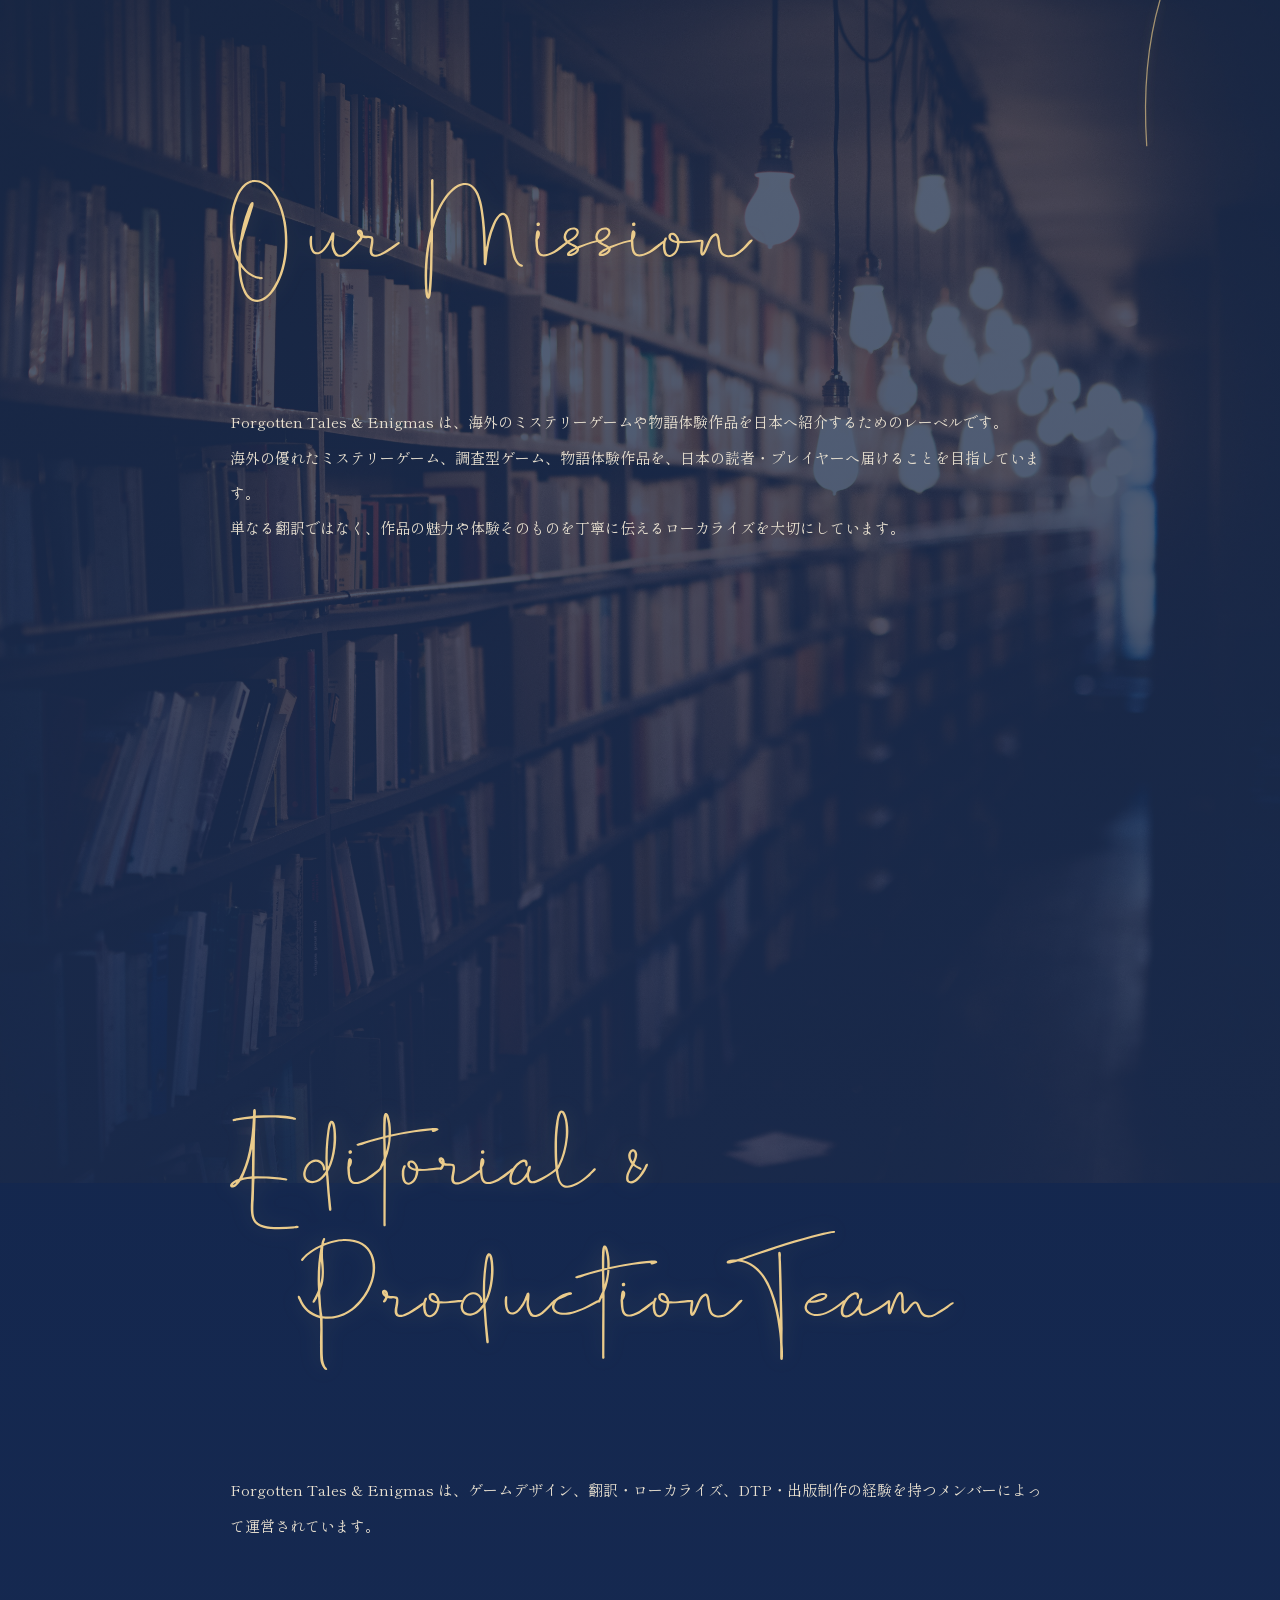
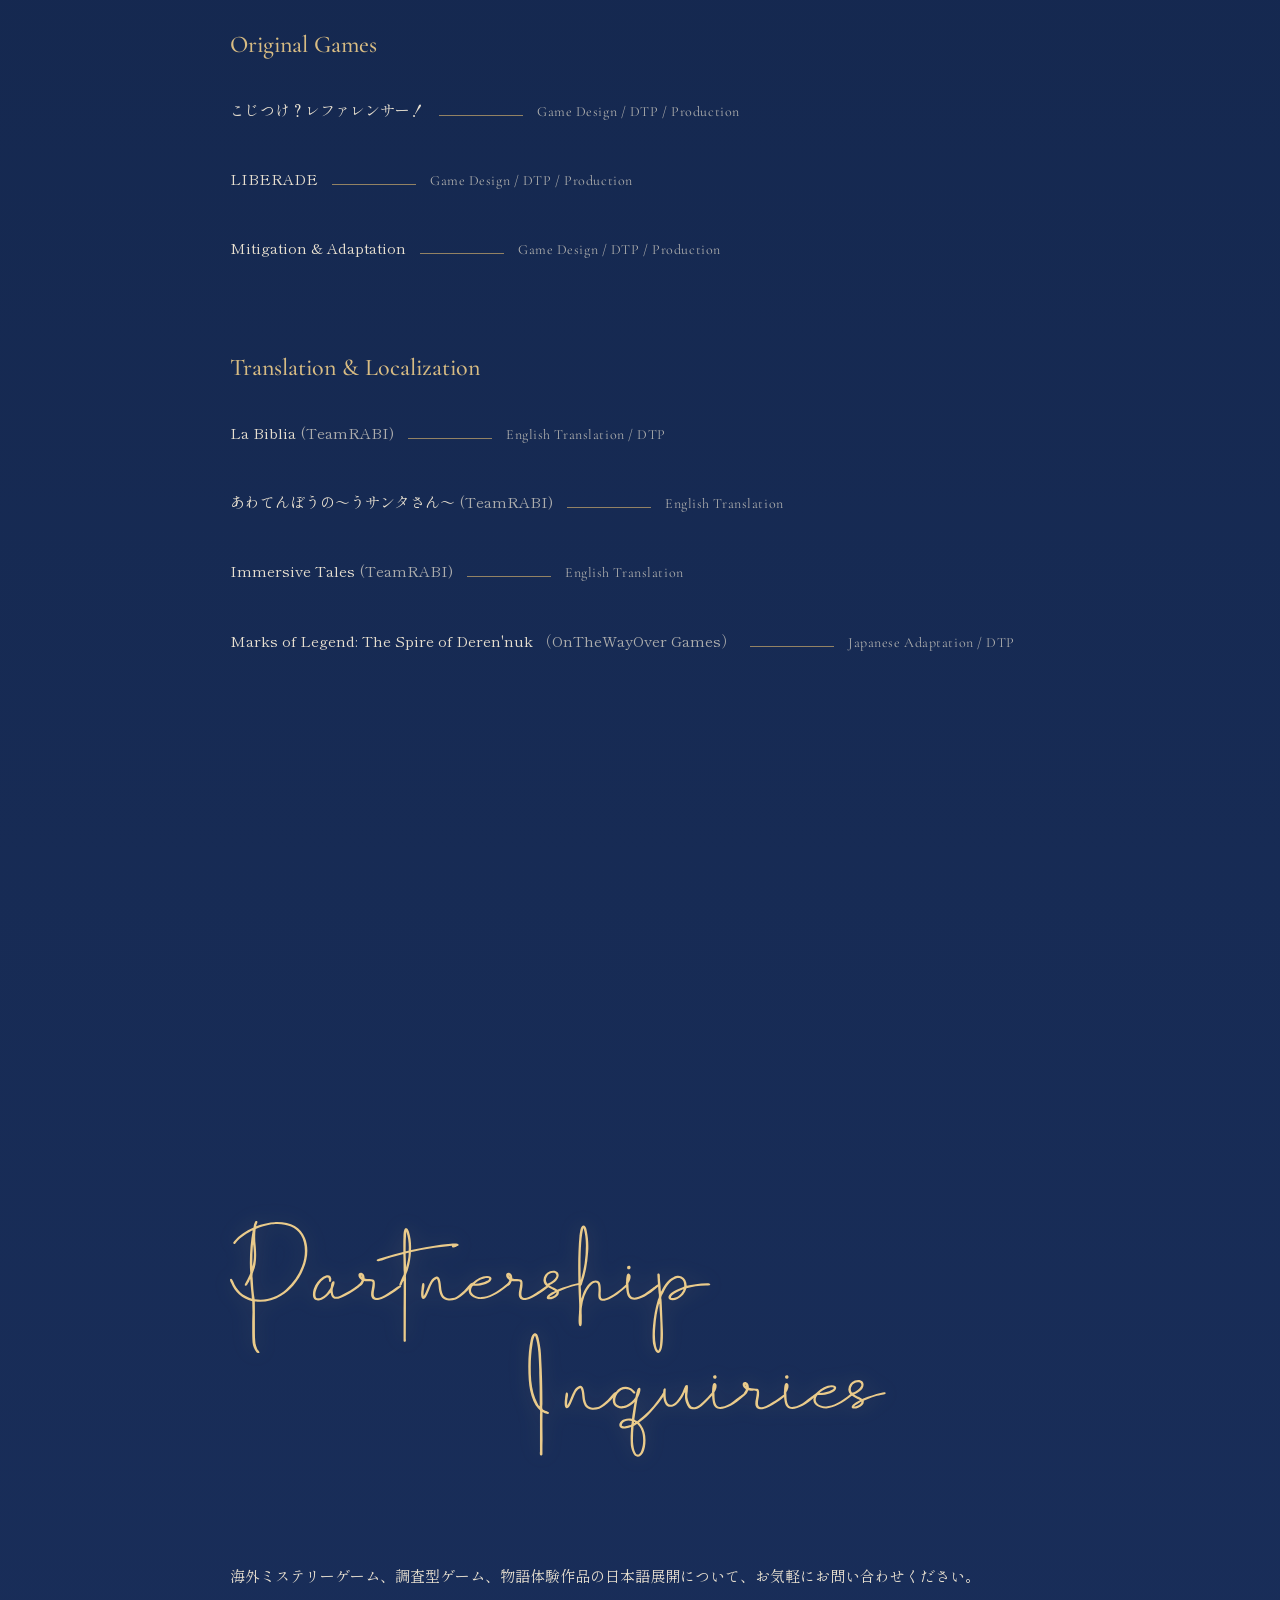
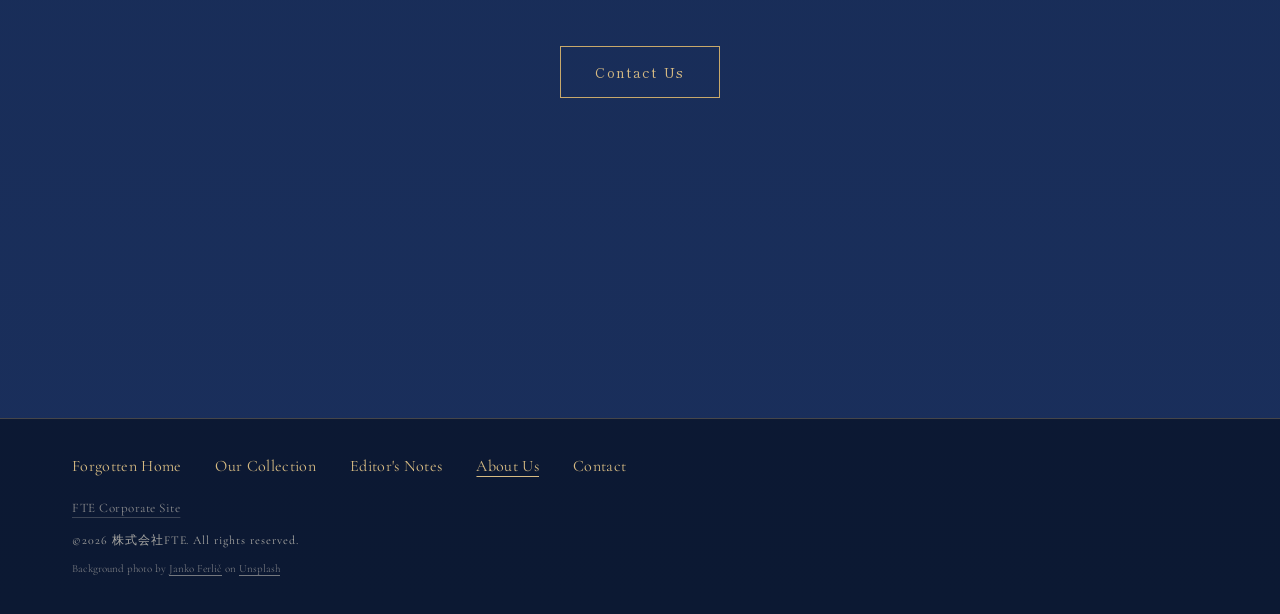
==== forgotten-about.html @ d60d0a1c "微調整" ====
<!DOCTYPE html>
<html lang="ja">
<head>
  <meta charset="UTF-8" />
  <meta name="viewport" content="width=device-width, initial-scale=1.0" />
  <title>About Us | Forgotten Tales &amp; Enigmas | FTE</title>
  <meta name="description" content="Forgotten Tales & Enigmasの理念と、翻訳・ローカライズ・制作体制をご紹介します。" />
  <meta name="referrer" content="strict-origin-when-cross-origin" />
  <meta property="og:title" content="About Us | Forgotten Tales &amp; Enigmas" />
  <meta property="og:description" content="海外のミステリーゲームや物語体験作品を日本へ紹介するForgotten Tales & Enigmasの理念と制作体制。" />
  <meta property="og:type" content="website" />
  <meta property="og:site_name" content="Forgotten Tales &amp; Enigmas" />
  <link rel="icon" href="assets/logopen.svg" type="image/svg+xml" />
  <link rel="preconnect" href="https://fonts.googleapis.com" />
  <link rel="preconnect" href="https://fonts.gstatic.com" crossorigin />
  <link href="https://fonts.googleapis.com/css2?family=Cormorant+Garamond:wght@400;500;600;700&amp;family=Noto+Sans+JP:wght@400;500;700&amp;family=Shippori+Mincho+B1:wght@400;500;600;700&amp;display=swap" rel="stylesheet" />
  <link rel="stylesheet" href="assets/styles.css?v=20260606-threadrevert" />
</head>
<body class="forgotten-site forgotten-about-site">
  <div class="forgotten-about-thread" aria-hidden="true">
    <svg viewBox="0 0 180 3600" preserveAspectRatio="none">
      <path class="forgotten-about-thread-path" d="M92 0 C42 170 142 310 74 500 C22 650 142 805 96 990 C54 1160 26 1305 112 1460 C164 1555 138 1740 66 1880 C18 1975 42 2165 122 2300 C168 2380 132 2555 70 2690 C28 2785 42 2980 118 3115 C160 3190 136 3420 86 3600" />
    </svg>
  </div>
  <main>
    <section class="forgotten-about-section reveal" aria-labelledby="mission-title">
      <div class="forgotten-about-section-inner">
        <header class="forgotten-about-section-heading">
          <h1 id="mission-title" class="visually-hidden">Our Mission</h1>
          <img class="forgotten-about-heading-art forgotten-about-heading-art-mission" src="assets/forgotten_mission.svg?v=20260606" alt="" loading="lazy" />
        </header>
        <div class="forgotten-about-prose">
          <p>Forgotten Tales &amp; Enigmas は、海外のミステリーゲームや物語体験作品を日本へ紹介するためのレーベルです。</p>
          <p>海外の優れたミステリーゲーム、調査型ゲーム、物語体験作品を、日本の読者・プレイヤーへ届けることを目指しています。</p>
          <p>単なる翻訳ではなく、作品の魅力や体験そのものを丁寧に伝えるローカライズを大切にしています。</p>
        </div>
      </div>
    </section>

    <section class="forgotten-about-section forgotten-about-team reveal" aria-labelledby="team-title">
      <div class="forgotten-about-section-inner">
        <header class="forgotten-about-section-heading">
          <h2 id="team-title" class="visually-hidden">Editorial &amp; Production Team</h2>
          <img class="forgotten-about-heading-art forgotten-about-heading-art-team" src="assets/forgotten_team.svg?v=20260606" alt="" loading="lazy" />
        </header>
        <div class="forgotten-about-team-body">
          <p class="forgotten-about-team-intro">Forgotten Tales &amp; Enigmas は、ゲームデザイン、翻訳・ローカライズ、DTP・出版制作の経験を持つメンバーによって運営されています。</p>

          <section class="forgotten-about-work-group" aria-labelledby="original-games-title">
            <h3 id="original-games-title">Original Games</h3>
            <ul class="forgotten-about-work-list">
              <li>
                <p>こじつけ？レファレンサー！</p>
                <small>Game Design / DTP / Production</small>
              </li>
              <li>
                <p>LIBERADE</p>
                <small>Game Design / DTP / Production</small>
              </li>
              <li>
                <p>Mitigation &amp; Adaptation</p>
                <small>Game Design / DTP / Production</small>
              </li>
            </ul>
          </section>

          <section class="forgotten-about-work-group" aria-labelledby="localization-title">
            <h3 id="localization-title">Translation &amp; Localization</h3>
            <ul class="forgotten-about-work-list">
              <li>
                <p>La Biblia <span>(TeamRABI)</span></p>
                <small>English Translation / DTP</small>
              </li>
              <li>
                <p>あわてんぼうの～うサンタさん～ <span>(TeamRABI)</span></p>
                <small>English Translation</small>
              </li>
              <li>
                <p>Immersive Tales <span>(TeamRABI)</span></p>
                <small>English Translation</small>
              </li>
              <li>
                <p>Marks of Legend: The Spire of Deren'nuk <span>（OnTheWayOver Games）</span></p>
                <small>Japanese Adaptation / DTP</small>
              </li>
            </ul>
          </section>
        </div>
      </div>
    </section>

    <section class="forgotten-about-contact reveal" aria-labelledby="partnership-title">
      <h2 id="partnership-title" class="visually-hidden">Partnership Inquiries</h2>
      <img class="forgotten-about-heading-art forgotten-about-heading-art-inquiries" src="assets/forgotten_inquiries.svg?v=20260606" alt="" loading="lazy" />
      <div class="forgotten-about-contact-copy">
        <p>海外ミステリーゲーム、調査型ゲーム、物語体験作品の日本語展開について、お気軽にお問い合わせください。</p>
        <a class="forgotten-button" href="index.html#contact">Contact Us</a>
      </div>
    </section>
  </main>

  <footer class="forgotten-footer">
    <div class="forgotten-footer-links">
      <nav class="forgotten-footer-nav" aria-label="Forgotten Tales & Enigmas footer">
        <a href="forgotten.html">Forgotten Home</a>
        <a href="forgotten.html#products">Our Collection</a>
        <a href="editorial.html">Editor's Notes</a>
        <a href="forgotten-about.html" aria-current="page">About Us</a>
        <a href="index.html#contact">Contact</a>
      </nav>
      <a class="forgotten-corporate-link" href="index.html#top">FTE Corporate Site</a>
      <small>©2026 株式会社FTE. All rights reserved.</small>
      <p class="forgotten-photo-credit">
        Background photo by <a href="https://unsplash.com/ja/@itfeelslikefilm?utm_source=unsplash&amp;utm_medium=referral&amp;utm_content=creditCopyText" target="_blank" rel="noopener noreferrer">Janko Ferlič</a> on <a href="https://unsplash.com/ja/%E5%86%99%E7%9C%9F/%E3%83%A9%E3%82%A4%E3%83%88%E3%81%8C%E7%82%B9%E7%81%AF%E3%81%97%E3%81%9F%E5%9B%B3%E6%9B%B8%E9%A4%A8%E3%81%AE%E5%86%99%E7%9C%9F-sfL_QOnmy00?utm_source=unsplash&amp;utm_medium=referral&amp;utm_content=creditCopyText" target="_blank" rel="noopener noreferrer">Unsplash</a>
      </p>
    </div>
  </footer>

  <script src="assets/script.js?v=20260606-threadrevert"></script>
</body>
</html>
---- assets/styles.css ----
:root {
  --ink: rgb(30, 30, 30);
  --muted: #686868;
  --line: rgb(220, 220, 220);
  --green: #1e4f1c;
  --paper: #ffffff;
  --soft: rgb(247, 247, 247);
  --footer: #a28e7d;
  --sand: #a28e7d;
  --accent: #a47f7c;
  --latin: "Rubik", ui-sans-serif, system-ui, sans-serif;
  --body: "Zen Kaku Gothic New", "Noto Sans JP", "Hiragino Kaku Gothic ProN", "Yu Gothic", Meiryo, sans-serif;
  --side: "Shippori Mincho B1", "Yu Mincho", "Hiragino Mincho ProN", serif;
  --heading: var(--side);
  --jp: var(--body);
}

* {
  box-sizing: border-box;
}

html {
  scroll-behavior: smooth;
}

body {
  margin: 0;
  background: var(--paper);
  color: var(--ink);
  font-family: var(--jp);
  font-size: 16px;
  line-height: 1.8;
  text-rendering: optimizeLegibility;
  -webkit-font-smoothing: antialiased;
}

body.menu-open {
  overflow: hidden;
}

a {
  color: inherit;
  text-decoration: none;
}

img {
  display: block;
  max-width: 100%;
}

button,
input,
textarea {
  font: inherit;
}

::selection {
  background: rgba(30, 79, 28, 0.16);
}

.site-header {
  position: absolute;
  top: 0;
  left: 0;
  z-index: 20;
  width: 100%;
  background: transparent;
}

body.menu-open .site-header {
  z-index: 70;
}

.header-inner {
  display: flex;
  align-items: center;
  justify-content: space-between;
  width: min(1240px, calc(100% - 80px));
  min-height: 79px;
  margin: 0 auto;
  padding: 22px 0 18px;
}

.brand {
  display: inline-flex;
  align-items: center;
  gap: 24px;
  min-width: 0;
  line-height: 1;
}

.brand-mark {
  display: inline-flex;
  flex: 0 0 auto;
  width: 114px;
  height: 144px;
}

.brand-mark img {
  display: block;
  width: 100%;
  height: 100%;
  object-fit: contain;
}

.brand-text {
  display: grid;
  gap: 4px;
  color: #050505;
  font-family: var(--latin);
  line-height: 1.15;
  white-space: nowrap;
}

.brand-name {
  display: inline-flex;
  align-items: baseline;
  font-family: var(--heading);
  font-size: 26px;
  font-weight: 700;
  letter-spacing: 0.08em;
}

.visually-hidden {
  position: absolute;
  width: 1px;
  height: 1px;
  margin: -1px;
  padding: 0;
  overflow: hidden;
  clip: rect(0, 0, 0, 0);
  white-space: nowrap;
  border: 0;
}

.brand-name-en {
  display: inline-block;
  margin-left: 0.22em;
  letter-spacing: 0.04em;
  transform: translateY(0.03em);
}

h1,
h2,
h3,
.brand-name,
.section-label,
.global-nav a,
.mobile-menu a,
.footer-nav a,
.privacy-link,
.works-profile-label,
.company-detail dt,
.profile-list dt,
.profile-notes dt {
  font-family: var(--heading);
}

.global-nav {
  display: flex;
  align-items: center;
  gap: 24px;
}

.global-nav a,
.footer-nav a {
  font-size: 16px;
  font-weight: 500;
  letter-spacing: 0.1em;
  line-height: 1.4;
  transition: opacity 0.25s ease;
}

.global-nav a:hover,
.footer-nav a:hover,
.privacy-link:hover {
  opacity: 0.62;
}

.menu-toggle {
  display: flex;
  position: fixed;
  top: 18px;
  right: 14px;
  z-index: 60;
  flex-direction: column;
  align-items: flex-end;
  justify-content: center;
  gap: 8px;
  width: 42px;
  height: 42px;
  padding: 10px 7px;
  border: 0;
  border-radius: 999px;
  background: rgba(255, 255, 255, 0.82);
  cursor: pointer;
  transition: background-color 0.25s ease, transform 0.25s ease;
}

body.menu-open .menu-toggle {
  background: rgba(255, 255, 255, 0.96);
}

.menu-toggle span {
  position: relative;
  display: block;
  height: 2px;
  margin: 0 auto;
  border-radius: 999px;
  background: #000000;
  backface-visibility: hidden;
  transform-origin: center;
  will-change: transform;
  transition: transform 0.25s ease, opacity 0.2s ease;
}

.menu-toggle span:nth-child(1) {
  width: 24px;
}

.menu-toggle span:nth-child(2) {
  width: 24px;
}

.menu-toggle span:nth-child(3) {
  display: none;
}

.menu-toggle:hover {
  background: rgba(164, 127, 124, 0.12);
  transform: translateY(-1px);
}

body.menu-open .menu-toggle span:nth-child(1) {
  width: 24px;
  transform: translate3d(0, 5px, 0) rotate(45deg);
}

body.menu-open .menu-toggle span:nth-child(2) {
  width: 24px;
  opacity: 1;
  transform: translate3d(0, -5px, 0) rotate(-45deg);
}

.mobile-menu {
  position: fixed;
  inset: 0;
  z-index: 35;
  display: flex;
  flex-direction: column;
  justify-content: center;
  padding: 80px 32px;
  background: rgba(255, 255, 255, 0.96);
  opacity: 0;
  pointer-events: none;
  transform: translateY(-12px);
  transition: opacity 0.28s ease, transform 0.28s ease;
}

.mobile-menu.is-open {
  opacity: 1;
  pointer-events: auto;
  transform: translateY(0);
}

.mobile-menu nav {
  display: grid;
  gap: 24px;
}

.mobile-menu a {
  font-size: 24px;
  font-weight: 700;
  letter-spacing: 0.12em;
}

.side-copy {
  position: fixed;
  z-index: 12;
  margin: 0;
  color: #000000;
  font-family: var(--side);
  font-size: 18px;
  font-weight: 600;
  letter-spacing: 0.15em;
  line-height: 1.9;
  opacity: var(--side-copy-opacity, 0.84);
  transition: opacity 0.55s ease, transform 0.55s ease;
  white-space: nowrap;
  writing-mode: vertical-rl;
}

.side-copy-left {
  display: none;
  top: 130px;
}

.side-copy-right {
  display: none;
  top: 130px;
}

.side-copy-mobile {
  top: 50%;
  right: 17px;
  transform: translateY(-50%);
}

@media (min-width: 961px) {
  .menu-toggle {
    display: none;
  }

  .brand {
    position: relative;
    z-index: 20;
    transform-origin: top left;
    transform: translate(-70px, -24px) scale(1.1);
  }

  .brand-mark {
    width: 128px;
    height: 162px;
  }

  .global-nav {
    align-self: flex-start;
    margin-top: 48px;
    margin-bottom: 0;
  }

  .hero-image {
    width: calc(100% - 18px);
    margin: 0 6px;
  }

  .side-copy-mobile {
    top: 130px;
    right: 6px;
    transform: none;
  }
}

.hero {
  width: 100%;
  height: 100vh;
  min-height: 620px;
  padding: 130px 40px 20px;
}

.hero-image {
  position: relative;
  height: 100%;
  overflow: hidden;
  border-radius: 2px;
  background: #dddddd;
}

.hero-image img {
  width: 100%;
  height: 100%;
  object-fit: cover;
}

.hero-caption {
  position: absolute;
  right: 10px;
  bottom: 8px;
  margin: 0;
  color: rgba(255, 255, 255, 0.58);
  font-family: var(--latin);
  font-size: 10px;
  font-style: italic;
  font-weight: 400;
  letter-spacing: 0.04em;
  line-height: 1.3;
  pointer-events: none;
}

.hero-title {
  position: absolute;
  left: 48px;
  bottom: 35px;
  width: min(100% - 48px, 1000px);
  color: var(--paper);
  text-align: left;
}

.hero-title h1 {
  margin: 0;
  color: var(--paper);
  font-family: var(--latin);
  font-size: 82px;
  font-weight: 700;
  letter-spacing: 0.03em;
  line-height: 1;
}

.hero-title p {
  margin: 16px 0 0;
  color: var(--paper);
  font-family: var(--latin);
  font-size: 28px;
  font-style: italic;
  font-weight: 400;
  letter-spacing: 0.03em;
  line-height: 1.4;
}

.section {
  padding: 130px 80px 170px;
  background: var(--paper);
}

.section-inner {
  display: grid;
  grid-template-columns: 45px minmax(0, 1fr);
  gap: 80px;
  width: min(900px, 100%);
  margin: 0 auto;
}

.section-label {
  position: relative;
  width: 45px;
  margin: 0;
  color: var(--ink);
  font-size: 18px;
  font-weight: 700;
  letter-spacing: 0.05em;
  line-height: 1.4;
  writing-mode: vertical-rl;
}

.section-label::after {
  content: "";
  position: absolute;
  top: -18px;
  right: -10px;
  width: 1px;
  height: 28px;
  background: var(--accent);
  opacity: 0.85;
}

.section-body {
  min-width: 0;
  padding-top: 40px;
}

.section-body h2,
.contact-panel h2 {
  margin: 0 0 40px;
  color: var(--ink);
  font-size: 32px;
  font-weight: 700;
  letter-spacing: 0.1em;
  line-height: 1.6;
}

.heading-dot {
  color: #a28e7d;
  opacity: 0.8;
}

.section-body p {
  margin: 0 0 24px;
  color: var(--ink);
  font-size: 16px;
  font-weight: 400;
  letter-spacing: 0.02em;
  line-height: 1.9;
}

.message-body p:last-of-type {
  margin-bottom: 50px;
}

.message-photo {
  width: 100%;
  border-radius: 2px;
}

.wide-photo {
  width: 100%;
  margin: 0;
  padding-right: 64px;
}

.wide-photo img {
  width: 100%;
  height: 416px;
  object-fit: cover;
  border-radius: 0 8px 8px 0;
}

.work-item {
  width: 100%;
  margin-bottom: 70px;
}

.work-item:last-of-type {
  margin-bottom: 38px;
}

section#works {
  padding-bottom: 84px;
}

.work-number {
  margin: 0;
  color: var(--line);
  font-family: var(--latin);
  font-size: 28px;
  font-weight: 500;
  line-height: 1.4;
}

.work-item h2 {
  margin: 0 0 16px;
  font-size: 28px;
}

.work-item p:not(.work-number) {
  margin-bottom: 26px;
  font-size: 14px;
}

.image-row {
  display: grid;
  grid-template-columns: repeat(3, minmax(0, 1fr));
  gap: 4px;
  width: 100%;
}

.image-row img {
  width: 100%;
  height: 160px;
  object-fit: cover;
  border-radius: 2px;
}

.image-focus-top {
  object-position: center 28%;
}

.image-book-cover {
  object-position: center 48%;
}

.text-link {
  position: relative;
  display: inline-flex;
  align-items: center;
  gap: 10px;
  min-height: 42px;
  padding: 12px 16px 12px 18px;
  border-radius: 128px;
  color: var(--accent);
  transition: opacity 0.25s ease;
}

.text-link span {
  font-family: var(--heading);
  font-size: 14px;
  font-weight: 700;
  letter-spacing: 0.1em;
  line-height: 1;
}

.text-link i {
  position: relative;
  display: block;
  width: 22px;
  height: 1px;
  background: var(--accent);
  transform: translateX(8px);
  transition: transform 0.25s ease;
}

.text-link i::after,
.small-link i::after {
  content: "";
  position: absolute;
  top: -4px;
  right: 0;
  width: 8px;
  height: 8px;
  border-top: 1px solid currentColor;
  border-right: 1px solid currentColor;
  transform: rotate(45deg);
}

.text-link:hover {
  opacity: 0.72;
}

.text-link:hover i {
  transform: translateX(14px);
}

.section-info {
  padding-bottom: 300px;
  background: var(--paper);
}

.empty-news {
  margin: 20px 0;
  font-weight: 900;
  letter-spacing: 0.15em;
}

.small-link {
  display: inline-flex;
  align-items: center;
  gap: 10px;
  margin-top: 30px;
  padding: 10px;
  color: var(--accent);
  font-family: var(--heading);
  font-size: 14px;
  font-weight: 700;
  letter-spacing: 0.1em;
  line-height: 1;
  transition: opacity 0.25s ease;
}

.small-link i {
  position: relative;
  display: block;
  width: 22px;
  height: 1px;
  background: var(--accent);
  transform: translateX(8px);
  transition: transform 0.25s ease;
}

.small-link:hover {
  opacity: 0.72;
}

.small-link:hover i {
  transform: translateX(14px);
}

.wood-photo {
  width: 100%;
  margin: -190px 0 0;
  padding: 0 40px;
}

.wood-photo img {
  width: 100%;
  height: 430px;
  object-fit: cover;
  border-radius: 2px;
}

.company-body {
  max-width: 620px;
}

.company-detail dl {
  display: grid;
  gap: 25px;
  margin: 0;
}

.company-detail dl div {
  display: grid;
  grid-template-columns: 70px minmax(0, 1fr);
  gap: 8px;
  align-items: start;
}

.company-detail dt,
.company-detail dd {
  margin: 0;
  padding-bottom: 6px;
  color: var(--ink);
  letter-spacing: 0.1em;
  line-height: 1.5;
}

.company-detail dt {
  position: relative;
  font-size: 12px;
  font-weight: 700;
}

.company-detail dt::after {
  content: "";
  position: absolute;
  right: 0;
  bottom: 0;
  left: 0;
  height: 1px;
  background: var(--accent);
}

.company-detail dd {
  font-size: 14px;
  font-weight: 400;
}

.section-media {
  padding-top: 92px;
  padding-bottom: 140px;
  background: var(--soft);
}

.media-body {
  max-width: 880px;
}

.media-body p {
  width: min(840px, 100%);
  margin-bottom: 36px;
}

.media-feature {
  width: min(840px, 100%);
  margin: 0;
}

.media-video {
  position: relative;
  display: block;
  width: min(840px, 100%);
  aspect-ratio: 16 / 9;
  padding: 10px;
  border: 1px solid rgba(87, 81, 76, 0.12);
  border-radius: 10px;
  appearance: none;
  background: rgba(247, 247, 247, 0.72);
  cursor: pointer;
  overflow: hidden;
}

.media-video img,
.media-video iframe {
  display: block;
  width: 100%;
  height: 100%;
  object-fit: cover;
  border: 0;
  border-radius: 6px;
}

.media-video::after {
  content: "";
  position: absolute;
  inset: 10px;
  border-radius: 6px;
  background: rgba(0, 0, 0, 0.08);
  transition: background 0.25s ease;
}

.media-video:hover::after {
  background: rgba(0, 0, 0, 0.02);
}

.media-video.is-playing {
  cursor: default;
}

.media-video.is-playing::after {
  content: none;
}

.media-play {
  position: absolute;
  top: 50%;
  left: 50%;
  z-index: 2;
  width: 70px;
  height: 70px;
  border-radius: 50%;
  background: rgba(255, 255, 255, 0.9);
  box-shadow: 0 14px 32px rgba(38, 34, 30, 0.18);
  transform: translate(-50%, -50%);
}

.media-play::before {
  content: "";
  position: absolute;
  top: 50%;
  left: 52%;
  width: 0;
  height: 0;
  border-top: 13px solid transparent;
  border-bottom: 13px solid transparent;
  border-left: 19px solid var(--accent);
  transform: translate(-50%, -50%);
}

.media-source {
  width: min(840px, 100%);
  margin-top: 16px;
  color: rgba(38, 34, 30, 0.72);
  font-size: 12px;
  letter-spacing: 0.08em;
  line-height: 1.8;
  text-align: right;
}

.media-source a {
  color: inherit;
  text-decoration: underline;
  text-underline-offset: 4px;
  transition: opacity 0.25s ease;
}

.media-source a:hover {
  opacity: 0.68;
}

.contact-wrap {
  padding: 40px;
  background: var(--paper);
}

.contact-panel {
  display: flex;
  flex-direction: column;
  align-items: center;
  width: 100%;
  padding: 130px 40px 150px;
  border-radius: 12px;
  background: var(--soft);
}

.contact-panel h2 {
  margin-bottom: 12px;
  text-align: center;
}

.contact-panel > p {
  width: min(460px, 100%);
  margin: 0 0 44px;
  color: var(--ink);
  font-family: var(--heading);
  font-size: 14px;
  letter-spacing: 0.1em;
  line-height: 1.9;
  text-align: center;
}

.contact-form {
  display: grid;
  width: min(600px, 100%);
}

.contact-form label {
  display: grid;
  gap: 10px;
  margin-bottom: 40px;
}

.contact-form label > span {
  display: flex;
  align-items: center;
  gap: 6px;
  color: var(--ink);
  font-size: 16px;
  font-weight: 700;
  letter-spacing: 0.02em;
  line-height: 1.4;
}

.contact-form em {
  display: inline-flex;
  align-items: center;
  justify-content: center;
  min-width: 38px;
  height: 20px;
  padding: 0 6px;
  border-radius: 2px;
  background: var(--green);
  color: var(--paper);
  font-size: 12px;
  font-style: normal;
  font-weight: 400;
  letter-spacing: 0;
}

.contact-form input:not([type="checkbox"]),
.contact-form textarea {
  width: 100%;
  border: 1px solid transparent;
  border-radius: 4px;
  background: var(--paper);
  color: var(--ink);
  font-size: 16px;
  letter-spacing: 0.02em;
  outline: none;
  transition: border-color 0.2s ease, box-shadow 0.2s ease;
}

.contact-form input:not([type="checkbox"]) {
  height: 50px;
  padding: 10px;
}

.contact-form input[type="email"],
.contact-form input[type="tel"] {
  font-family: var(--latin);
  padding: 10px 16px;
}

.contact-form textarea {
  min-height: 302px;
  padding: 10px;
  resize: vertical;
  line-height: 1.8;
}

.contact-form input:focus,
.contact-form textarea:focus {
  border-color: rgba(30, 79, 28, 0.36);
  box-shadow: 0 0 0 3px rgba(30, 79, 28, 0.1);
}

.privacy-check {
  display: flex !important;
  grid-template-columns: none;
  flex-direction: row;
  align-items: center;
  gap: 7px;
  margin-bottom: 40px;
}

.privacy-check input {
  width: 16px;
  height: 16px;
  margin: 0;
  accent-color: var(--green);
}

.privacy-check span {
  display: inline-flex !important;
  flex-wrap: wrap;
  font-size: 14px !important;
  font-weight: 400 !important;
}

.privacy-check a {
  text-decoration: underline;
  text-underline-offset: 3px;
}

.form-note {
  margin: 0 0 16px;
  color: var(--ink);
  font-size: 12px;
  letter-spacing: 0.1em;
  line-height: 1.78;
  text-align: center;
}

.contact-form button {
  width: 220px;
  height: 60px;
  margin: 0 auto;
  border: 0;
  border-radius: 40px;
  background: var(--green);
  color: var(--paper);
  cursor: pointer;
  font-size: 24px;
  font-weight: 700;
  letter-spacing: 0.1em;
  line-height: 1;
  transition: opacity 0.25s ease, transform 0.25s ease;
}

.contact-form button:hover {
  opacity: 0.86;
  transform: translateY(-1px);
}

.contact-form button:disabled {
  cursor: wait;
  opacity: 0.62;
  transform: none;
}

.form-message {
  min-height: 1.6em;
  margin: 18px 0 0;
  color: var(--green);
  font-size: 13px;
  text-align: center;
}

.site-footer {
  position: relative;
  display: flex;
  flex-direction: column;
  align-items: center;
  min-height: 304px;
  padding: 88px 30px 26px;
  background: var(--footer);
  color: var(--paper);
}

.footer-nav {
  display: flex;
  flex-wrap: wrap;
  justify-content: center;
  gap: 34px;
  width: min(558px, 100%);
  margin-bottom: 76px;
}

.footer-nav a {
  color: var(--paper);
  font-size: 14px;
}

.footer-brand {
  display: inline-flex;
  align-items: center;
  gap: 14px;
  margin-bottom: 22px;
}

.footer-brand-mark {
  display: inline-flex;
  align-items: center;
  justify-content: center;
  width: 42px;
  height: 54px;
}

.footer-brand-mark img {
  display: block;
  width: 100%;
  height: 100%;
  object-fit: contain;
}

.footer-brand-text {
  display: grid;
  gap: 2px;
  color: var(--paper);
  line-height: 1.3;
}

.footer-brand-text strong {
  color: var(--paper);
  font-family: var(--body);
  font-size: 20px;
  font-weight: 400;
  letter-spacing: 0.03em;
}

.footer-brand-text .brand-name {
  font-size: 20px;
}

.footer-brand-text .brand-name-ja {
  font-size: 0.78em;
}

.privacy-link {
  color: var(--paper);
  font-size: 11px;
  font-weight: 500;
  letter-spacing: 0.1em;
}

.site-footer small {
  position: absolute;
  right: 22px;
  bottom: 17px;
  color: rgb(150, 150, 150);
  font-size: 10px;
  font-weight: 500;
  letter-spacing: 0.1em;
}

.page-header {
  position: relative;
  background: var(--paper);
}

.privacy-page {
  padding: 84px 30px 130px;
  background: var(--paper);
}

.privacy-hero,
.privacy-content {
  width: min(900px, 100%);
  margin: 0 auto;
}

.privacy-hero {
  display: grid;
  grid-template-columns: 45px minmax(0, 1fr);
  gap: 80px;
  padding: 70px 0 86px;
  border-bottom: 1px solid var(--line);
}

.privacy-hero h1 {
  margin: 0 0 22px;
  color: var(--ink);
  font-size: 36px;
  font-weight: 700;
  letter-spacing: 0.1em;
  line-height: 1.5;
}

.privacy-hero p:not(.section-label),
.privacy-content p {
  margin: 0;
  color: var(--ink);
  font-size: 16px;
  letter-spacing: 0.02em;
  line-height: 1.9;
}

.privacy-content {
  padding: 64px 0 0 125px;
}

.privacy-content h2 {
  margin: 0 0 14px;
  color: var(--ink);
  font-size: 20px;
  font-weight: 700;
  letter-spacing: 0.08em;
  line-height: 1.6;
}

.privacy-content p {
  margin-bottom: 42px;
}

.privacy-content .privacy-updated {
  margin: 20px 0 0;
  color: var(--muted);
  font-size: 14px;
}

.works-page {
  position: relative;
  z-index: 2;
  padding-top: 0;
  background: var(--paper);
}

.works-header {
  position: absolute;
  z-index: 20;
}

.works-hero {
  width: calc(100% - 98px);
  margin: 0 52px 0 46px;
}

.works-hero img {
  width: 100%;
  height: 640px;
  object-fit: cover;
}

.works-hero h1 {
  position: relative;
  display: block;
  width: 45px;
  margin: 64px 0 0 max(0px, calc((100% - 900px) / 2));
  padding: 0;
  color: var(--ink);
  font-size: 18px;
  font-weight: 700;
  letter-spacing: 0.05em;
  line-height: 1.4;
  writing-mode: vertical-rl;
}

.works-hero h1::after {
  content: "";
  position: absolute;
  top: -18px;
  right: -10px;
  width: 1px;
  height: 28px;
  background: var(--accent);
  opacity: 0.85;
}

.works-detail {
  width: min(960px, calc(100% - 96px));
  margin: 0 auto;
  padding: 76px 0 120px;
}

.works-service {
  margin-bottom: 136px;
  text-align: center;
}

.works-service:last-child {
  margin-bottom: 0;
}

.works-service .work-number {
  margin-bottom: 6px;
  font-size: 30px;
}

.works-service h2 {
  margin: 0 0 40px;
  color: var(--ink);
  font-size: 32px;
  font-weight: 700;
  letter-spacing: 0.08em;
  line-height: 1.5;
}

.works-service p {
  width: min(760px, 100%);
  margin: 0 auto 18px;
  color: var(--ink);
  font-size: 15px;
  font-weight: 500;
  letter-spacing: 0.04em;
  line-height: 2.1;
  text-align: left;
}

.works-gallery {
  display: grid;
  grid-template-columns: repeat(3, minmax(0, 1fr));
  gap: 4px;
  margin-top: 54px;
}

.works-service-actions {
  width: 100%;
  justify-content: flex-end;
  margin: 28px auto 0;
}

.works-service-actions .profile-research-note {
  flex: 0 0 auto;
  width: auto;
  max-width: none;
  margin: 0;
  font-size: 13px;
  line-height: 1.6;
}

.works-gallery img {
  width: 100%;
  aspect-ratio: 1.42 / 1;
  object-fit: cover;
}

.works-profile {
  width: min(960px, calc(100% - 96px));
  margin: 0 auto;
  padding: 80px 0 90px;
}

.works-profile-label {
  position: relative;
  width: 48px;
  margin: 0 0 0 8px;
  padding: 0;
  border: 0;
  color: var(--ink);
  font-size: 17px;
  font-weight: 700;
  letter-spacing: 0.08em;
  line-height: 1.3;
  writing-mode: vertical-rl;
}

.works-profile-label::after {
  content: "";
  position: absolute;
  top: -18px;
  right: -10px;
  width: 1px;
  height: 28px;
  background: var(--accent);
  opacity: 0.85;
}

.works-profile-body {
  display: grid;
  grid-template-columns: minmax(0, 1fr) 320px;
  gap: 92px;
  align-items: start;
  margin-top: -58px;
  padding-left: 145px;
}

.works-profile-copy h2 {
  margin: 0 0 28px;
  color: var(--ink);
  font-size: 26px;
  font-weight: 700;
  letter-spacing: 0.08em;
  line-height: 1.6;
}

.works-profile-copy p,
.profile-list dd,
.profile-notes dd {
  color: var(--ink);
  font-size: 14px;
  font-weight: 500;
  letter-spacing: 0.04em;
  line-height: 2;
}

.works-profile-copy p {
  margin: 0 0 44px;
}

.works-profile-photo {
  width: 100%;
  aspect-ratio: 1 / 1;
  object-fit: cover;
  object-position: 72% center;
}

.profile-list,
.profile-notes {
  display: grid;
  gap: 22px;
  margin: 0;
}

.profile-list div,
.profile-notes div {
  display: grid;
  grid-template-columns: 104px minmax(0, 1fr);
  gap: 24px;
  align-items: start;
}

.profile-list dt,
.profile-notes dt {
  position: relative;
  color: var(--ink);
  font-size: 13px;
  font-weight: 700;
  letter-spacing: 0.08em;
  line-height: 2;
}

.profile-list dt::after,
.profile-notes dt::after {
  content: "";
  position: absolute;
  right: 0;
  bottom: 5px;
  left: 0;
  height: 1px;
  background: var(--accent);
}

.profile-list dd,
.profile-notes dd {
  margin: 0;
}

.profile-actions {
  display: flex;
  flex-wrap: nowrap;
  gap: 18px;
  grid-column: 1 / -1;
  align-items: center;
  justify-content: flex-end;
  margin: 28px 0 0;
}

.profile-research-note {
  display: inline-flex;
  align-items: center;
  gap: 10px;
  margin: 0;
  color: var(--ink);
  font-size: 13px;
  font-weight: 500;
  letter-spacing: 0.04em;
  line-height: 1.8;
  text-align: right;
  white-space: nowrap;
}

.profile-research-note i {
  position: relative;
  display: block;
  width: 22px;
  height: 1px;
  background: var(--accent);
}

.profile-research-note i::after {
  content: "";
  position: absolute;
  top: -4px;
  right: 0;
  width: 8px;
  height: 8px;
  border-top: 1px solid var(--accent);
  border-right: 1px solid var(--accent);
  transform: rotate(45deg);
}

.profile-map-link {
  display: inline-flex;
  align-items: center;
  justify-content: center;
  min-height: 42px;
  padding: 0 26px;
  border-radius: 999px;
  background: var(--soft);
  color: var(--ink);
  font-family: var(--latin);
  font-size: 13px;
  font-weight: 500;
  letter-spacing: 0.05em;
  transition: background-color 0.25s ease, color 0.25s ease;
}

.profile-map-link:hover {
  background: var(--green);
  color: var(--line);
}

.profile-notes {
  grid-column: 1 / 2;
  margin-top: -42px;
  padding-top: 0;
}

.profile-notes div {
  min-height: 46px;
}

.reveal {
  opacity: 0;
  transform: translateY(28px);
  transition: opacity 0.7s ease, transform 0.7s ease;
}

.reveal.in-view {
  opacity: 1;
  transform: translateY(0);
}

@media (max-width: 960px) {
  .header-inner {
    width: calc(100% - 56px);
    min-height: 70px;
    padding: 18px 0;
  }

  .brand {
    position: absolute;
    top: 18px;
    left: 28px;
    transform: none;
    z-index: 25;
    gap: 16px;
    max-width: calc(100% - 70px);
  }

  .brand-mark {
    width: clamp(76px, 20vw, 84px);
    height: clamp(95px, 25vw, 105px);
  }

  .brand-text {
    white-space: normal;
  }

  .brand-name {
    font-size: 22px;
  }

  .global-nav {
    display: none;
  }

  .menu-toggle {
    display: flex;
  }

  .side-copy {
    top: 76px;
    right: 24px;
    left: auto;
    width: 22px;
    font-size: 12px;
    letter-spacing: 0.08em;
    line-height: 1.7;
    text-align: start;
    writing-mode: vertical-rl;
  }

  .side-copy-left,
  .side-copy-right {
    display: none;
  }

  .side-copy-mobile {
    transform: none;
  }

  .hero {
    min-height: 600px;
    padding: 96px 54px 16px 14px;
  }

  .hero-caption {
    display: none;
  }

  .hero-title {
    left: 24px;
    bottom: 32px;
    width: calc(100% - 48px);
    text-align: left;
  }

  .hero-title h1 {
    font-size: 64px;
  }

  .hero-title p {
    font-size: 22px;
  }

  .section {
    padding: 92px 30px 110px;
  }

  section#works {
    padding-bottom: 56px;
  }

  .section-inner {
    display: block;
  }

  .privacy-hero {
    display: block;
    padding: 42px 0 60px;
  }

  .privacy-content {
    padding-left: 0;
  }

  .section-label {
    width: auto;
    margin-bottom: 28px;
    writing-mode: initial;
  }

  .section-label::after {
    top: auto;
    right: auto;
    bottom: -8px;
    left: 0;
    width: 34px;
    height: 1px;
  }

  .section-body {
    padding-top: 0;
  }

  .section-body h2,
  .contact-panel h2 {
    font-size: 28px;
  }

  .wide-photo {
    padding-right: 58px;
  }

  .wide-photo img {
    height: 320px;
  }

  .section-info {
    padding-bottom: 210px;
  }

  .section-media {
    padding-top: 72px;
    padding-bottom: 104px;
  }

  .media-body p {
    margin-bottom: 32px;
  }

  .media-video {
    padding: 8px;
  }

  .media-video::after {
    inset: 8px;
  }

  .wood-photo {
    margin-top: -140px;
    padding: 0 58px 0 24px;
  }

  .wood-photo img {
    height: 320px;
  }

  .contact-wrap {
    padding: 24px;
  }

  .contact-panel {
    padding: 90px 28px 100px;
  }

  .works-page {
    padding-top: 112px;
  }

  .works-hero {
    width: calc(100% - 42px);
    margin-left: 0;
  }

  .works-hero img {
    width: 100%;
    height: 360px;
  }

  .works-hero h1 {
    position: relative;
    top: auto;
    left: auto;
    width: auto;
    margin: 24px 0 0 24px;
    padding-top: 20px;
    color: var(--ink);
    font-size: 15px;
    writing-mode: initial;
  }

  .works-hero h1::after {
    top: auto;
    right: auto;
    bottom: -8px;
    left: 0;
    width: 34px;
    height: 1px;
  }

  .works-detail {
    width: calc(100% - 48px);
    padding: 96px 0 88px;
  }

  .works-service {
    margin-bottom: 86px;
    text-align: left;
  }

  .works-service .work-number {
    font-size: 26px;
  }

  .works-service h2 {
    margin-bottom: 24px;
    font-size: 24px;
  }

  .works-service p {
    font-size: 14px;
    line-height: 2;
  }

  .works-gallery {
    grid-template-columns: repeat(2, minmax(0, 1fr));
    margin-top: 36px;
  }

  .works-profile {
    width: calc(100% - 48px);
    padding: 42px 0 56px;
  }

  .works-profile-label {
    width: auto;
    margin: 0 0 34px;
    padding: 0 0 8px;
    border: 0;
    font-size: 14px;
    writing-mode: initial;
  }

  .works-profile-label::after {
    top: auto;
    right: auto;
    bottom: -8px;
    left: 0;
    width: 34px;
    height: 1px;
  }

  .works-profile-body {
    display: flex;
    flex-direction: column;
    gap: 34px;
    margin-top: 0;
    padding-left: 0;
  }

  .works-profile-photo {
    order: 1;
    width: min(360px, 100%);
  }

  .works-profile-copy {
    order: 2;
  }

  .profile-actions {
    order: 4;
  }

  .profile-notes {
    order: 3;
    margin-top: 0;
  }

  .works-profile-copy h2 {
    font-size: 22px;
  }

  .profile-list div,
  .profile-notes div {
    grid-template-columns: 86px minmax(0, 1fr);
    gap: 18px;
  }
}

@media (max-width: 540px) {
  body {
    font-size: 15px;
  }

  .brand {
    gap: 12px;
  }

  .brand-text {
    line-height: 1.25;
  }

  .brand-name {
    font-size: 18px;
  }

  .hero {
    min-height: 560px;
  }

  .hero-title h1 {
    font-size: 54px;
  }

  .hero-title p {
    font-size: 18px;
  }

  .section {
    padding: 78px 24px 92px;
  }

  section#works {
    padding-bottom: 46px;
  }

  .section-body h2,
  .contact-panel h2 {
    margin-bottom: 26px;
    font-size: 24px;
  }

  .section-body p {
    font-size: 14px;
  }

  .section-media {
    padding-top: 60px;
    padding-bottom: 88px;
  }

  .media-body p {
    margin-bottom: 26px;
  }

  .media-video {
    padding: 6px;
    border-radius: 8px;
  }

  .media-video::after {
    inset: 6px;
    border-radius: 5px;
  }

  .media-video iframe {
    border-radius: 5px;
  }

  .media-play {
    width: 56px;
    height: 56px;
  }

  .media-play::before {
    border-top-width: 10px;
    border-bottom-width: 10px;
    border-left-width: 15px;
  }

  .image-row {
    grid-template-columns: 1fr;
  }

  .image-row img {
    height: 180px;
  }

  .wide-photo img,
  .wood-photo img {
    height: 250px;
  }

  .company-detail dl div {
    grid-template-columns: 86px minmax(0, 1fr);
    gap: 18px;
  }

  .contact-wrap {
    padding: 16px;
  }

  .contact-panel {
    padding: 72px 18px 86px;
  }

  .contact-form button {
    width: 190px;
  }

  .footer-nav {
    display: grid;
    gap: 14px;
    margin-bottom: 48px;
    text-align: center;
  }

  .site-footer small {
    position: static;
    margin-top: 24px;
  }

  .works-page {
    padding-top: 94px;
  }

  .works-hero {
    width: calc(100% - 40px);
  }

  .works-hero img {
    height: 260px;
  }

  .works-detail {
    width: calc(100% - 42px);
    padding-top: 84px;
  }

  .works-gallery {
    gap: 3px;
  }

  .works-service h2 {
    font-size: 21px;
  }

  .works-profile {
    width: calc(100% - 42px);
  }

  .profile-actions {
    width: 100%;
    gap: 10px;
    flex-wrap: wrap;
    justify-content: flex-end;
    margin: 10px 0 0;
  }

  .profile-map-link {
    padding: 0 20px;
  }
}

.forgotten-site {
  --forgotten-blue: #1A2F5C;
  --forgotten-gold: #C8A96B;
  --forgotten-gold-light: #D8BC83;
  --forgotten-text: #E8E0D0;
  --forgotten-muted: rgba(232, 224, 208, 0.72);
  --forgotten-line: rgba(216, 188, 131, 0.28);
  --forgotten-serif: "Anthanista", "Cormorant Garamond", "Shippori Mincho B1", "Yu Mincho", serif;
  min-height: 100%;
  background:
    linear-gradient(rgba(26, 47, 92, 0.58), rgba(26, 47, 92, 0.9)),
    url("janko-ferlic-sfL_QOnmy00-unsplash.jpg") center top / cover fixed no-repeat,
    var(--forgotten-blue);
  color: var(--forgotten-text);
  font-family: "Shippori Mincho B1", "Yu Mincho", serif;
}

.forgotten-site ::selection {
  background: rgba(216, 188, 131, 0.22);
}

.forgotten-hero {
  position: relative;
  z-index: 10;
  display: grid;
  place-items: center;
  min-height: 100vh;
  padding: 132px 24px 112px;
  overflow: visible;
}

.forgotten-hero::after {
  content: "";
  position: absolute;
  inset: 0;
  z-index: 2;
  background: radial-gradient(ellipse at center, rgba(216, 188, 131, 0.1), transparent 48%);
  pointer-events: none;
}

.forgotten-hero-logo {
  position: relative;
  z-index: 4;
  width: min(1180px, calc(100vw - 112px));
  filter:
    brightness(1.22)
    saturate(1.08)
    drop-shadow(0 0 10px rgba(216, 188, 131, 0.22))
    drop-shadow(0 26px 60px rgba(3, 9, 24, 0.34));
}

.forgotten-hero-logo img {
  width: 100%;
  height: auto;
}

.forgotten-mobile-logo {
  display: none;
}

.forgotten-thread {
  position: absolute;
  top: calc(58vh + 25px);
  left: var(--forgotten-thread-left, calc(100vw - clamp(16px, 7.5vw, 112px) - 200px));
  right: auto;
  z-index: 11;
  width: 260px;
  height: calc(100% - 24vh);
  opacity: 0.92;
  filter: drop-shadow(0 0 3px rgba(200, 169, 107, 0.22));
  pointer-events: none;
}

.forgotten-thread svg {
  width: 100%;
  height: 100%;
  overflow: visible;
}

.forgotten-thread-path {
  fill: none;
  stroke: var(--forgotten-gold);
  stroke-linecap: round;
  stroke-width: 1.4;
  opacity: 0.78;
  filter: drop-shadow(0 0 7px rgba(216, 188, 131, 0.2));
}

.forgotten-thread-path + .forgotten-thread-path {
  stroke-width: 0.55;
  opacity: 0.26;
}

.forgotten-intro {
  position: relative;
  z-index: 10;
  padding: clamp(98px, 12vw, 168px) clamp(24px, 7vw, 96px) clamp(132px, 14vw, 210px);
}

.forgotten-intro-inner {
  width: min(820px, 100%);
  margin: 0 auto;
}

.forgotten-intro-copy {
  display: grid;
  gap: 10px;
  margin: 0 0 clamp(260px, 28vw, 420px);
  color: var(--forgotten-gold-light);
  font-family: "Cormorant Garamond", "Shippori Mincho B1", serif;
  font-size: clamp(17px, 1.6vw, 22px);
  font-weight: 500;
  letter-spacing: 0;
  line-height: 1.45;
}

.forgotten-intro-copy q,
.forgotten-intro-copy cite {
  display: block;
}

.forgotten-intro-copy q {
  quotes: none;
}

.forgotten-intro-copy cite {
  font-size: 0.92em;
  font-style: italic;
  opacity: 0.78;
}

.forgotten-intro.reveal {
  opacity: 1;
  transform: none;
}

.forgotten-intro-copy q,
.forgotten-intro-copy cite,
.forgotten-intro-text {
  opacity: 0;
  transform: translateY(18px);
  transition: opacity 0.8s ease, transform 0.8s ease;
  transition-delay: var(--forgotten-intro-delay, 0s);
}

.forgotten-intro-copy q {
  --forgotten-intro-delay: 0.05s;
}

.forgotten-intro-copy cite {
  --forgotten-intro-delay: 0.28s;
}

.forgotten-intro-text {
  --forgotten-intro-delay: 0.62s;
}

.forgotten-intro.in-view .forgotten-intro-copy q,
.forgotten-intro.in-view .forgotten-intro-copy cite,
.forgotten-intro.in-view .forgotten-intro-text {
  opacity: 1;
  transform: translateY(0);
}

.forgotten-intro-frame {
  position: relative;
  width: min(760px, 100%);
  padding: clamp(68px, 7vw, 92px) clamp(58px, 7vw, 96px);
}

.forgotten-intro-frame svg {
  position: absolute;
  inset: 0;
  z-index: -1;
  width: 100%;
  height: 100%;
  overflow: visible;
  pointer-events: none;
}

.forgotten-intro-frame-path {
  fill: none;
  stroke: var(--forgotten-gold-light);
  stroke-width: 1.25;
  stroke-linecap: round;
  stroke-linejoin: round;
  opacity: 0.82;
  filter:
    drop-shadow(0 0 4px rgba(216, 188, 131, 0.28))
    drop-shadow(0 0 10px rgba(200, 169, 107, 0.16));
}

.forgotten-intro-frame-path-secondary {
  stroke: var(--forgotten-gold-light);
  stroke-width: 1.25;
  opacity: 0.82;
  filter:
    drop-shadow(0 0 4px rgba(216, 188, 131, 0.28))
    drop-shadow(0 0 10px rgba(200, 169, 107, 0.16));
}

.forgotten-intro-frame-path-mobile {
  display: none;
}

.forgotten-intro-text {
  width: min(700px, 100%);
  margin: 0;
  color: var(--forgotten-text);
  font-size: clamp(15px, 1.55vw, 17px);
  font-weight: 400;
  letter-spacing: 0.04em;
  line-height: 2.18;
}

.forgotten-products {
  position: relative;
  z-index: 12;
  margin-top: 0;
  padding: 0 clamp(24px, 7vw, 96px) clamp(110px, 13vw, 170px);
}

.forgotten-products::before {
  content: none;
}

.forgotten-products::after {
  content: none;
}

.forgotten-products-inner {
  position: relative;
  width: min(1120px, 100%);
  margin: 0 auto;
}

.forgotten-collection-head {
  position: relative;
  display: grid;
  justify-items: center;
  min-height: 0;
  padding: clamp(220px, 30vw, 408px) 0 clamp(102px, 15vw, 216px);
  text-align: center;
  overflow: visible;
}

.forgotten-collection-title {
  display: block;
  width: min(764px, 90vw);
  height: auto;
  filter:
    brightness(1.08)
    saturate(1.04)
    drop-shadow(0 0 10px rgba(216, 188, 131, 0.2))
    drop-shadow(0 16px 38px rgba(3, 9, 24, 0.26));
}

.forgotten-product-meta {
  margin: 0;
  color: var(--forgotten-gold-light);
  font-family: "Cormorant Garamond", serif;
  font-size: 14px;
  font-weight: 600;
  letter-spacing: 0.14em;
  line-height: 1.2;
  text-transform: uppercase;
}

.forgotten-product-list {
  position: relative;
  display: grid;
  grid-template-columns: repeat(3, minmax(0, 1fr));
  gap: clamp(18px, 3vw, 30px);
  padding-top: clamp(34px, 5vw, 70px);
}

.forgotten-product-list::before {
  content: none;
}

.forgotten-product-list::after {
  content: none;
}

.forgotten-coming-soon {
  display: block;
  width: min(360px, 66vw);
  height: auto;
  margin: clamp(24px, 4vw, 54px) auto 0;
  filter:
    brightness(1.08)
    saturate(1.04)
    drop-shadow(0 14px 32px rgba(3, 9, 24, 0.26));
}

.forgotten-product-card {
  position: relative;
  display: grid;
  grid-template-rows: auto 1fr;
  min-height: 540px;
  padding: 0;
  border: 1px solid rgba(216, 188, 131, 0.34);
  background:
    linear-gradient(180deg, rgba(20, 43, 82, 0.76), rgba(8, 20, 42, 0.72));
  backdrop-filter: blur(10px);
  box-shadow: 0 18px 48px rgba(4, 11, 26, 0.18);
  transition: transform 0.24s ease, border-color 0.24s ease, box-shadow 0.24s ease;
}

.forgotten-product-card:hover {
  border-color: rgba(216, 188, 131, 0.72);
  box-shadow: 0 22px 58px rgba(4, 11, 26, 0.28);
  transform: translateY(-4px);
}

.forgotten-product-card::before,
.forgotten-product-card::after,
.forgotten-product-card figure::before,
.forgotten-product-card figure::after,
.forgotten-product-card > div::before,
.forgotten-product-card > div::after {
  content: "";
  position: absolute;
  pointer-events: none;
}

.forgotten-product-card::before {
  inset: 10px;
  border: 1px solid rgba(216, 188, 131, 0.26);
}

.forgotten-product-card::after {
  top: -1px;
  left: -1px;
  width: 52%;
  height: 1px;
  background: var(--forgotten-gold);
}

.forgotten-product-card figure {
  position: relative;
  margin: 0;
  aspect-ratio: 4 / 3;
  overflow: hidden;
}

.forgotten-product-card figure::before {
  top: 10px;
  left: 10px;
  width: 34px;
  height: 34px;
  border-top: 1px solid var(--forgotten-gold);
  border-left: 1px solid var(--forgotten-gold);
}

.forgotten-product-card figure::after {
  top: 10px;
  right: 10px;
  width: 34px;
  height: 34px;
  border-top: 1px solid var(--forgotten-gold);
  border-right: 1px solid var(--forgotten-gold);
}

.forgotten-product-card img {
  width: 100%;
  height: 100%;
  object-fit: cover;
  filter: saturate(0.8) contrast(0.96);
}

.forgotten-product-card > div {
  position: relative;
  display: flex;
  flex-direction: column;
  align-items: flex-start;
  padding: clamp(28px, 4vw, 42px);
}

.forgotten-product-card > div::before {
  bottom: 10px;
  left: 10px;
  width: 34px;
  height: 34px;
  border-bottom: 1px solid rgba(216, 188, 131, 0.86);
  border-left: 1px solid rgba(216, 188, 131, 0.86);
}

.forgotten-product-card > div::after {
  right: 10px;
  bottom: 10px;
  width: 34px;
  height: 34px;
  border-right: 1px solid rgba(216, 188, 131, 0.86);
  border-bottom: 1px solid rgba(216, 188, 131, 0.86);
}

.forgotten-product-card h3 {
  margin: 34px 0 18px;
  color: var(--forgotten-text);
  font-family: "Cormorant Garamond", serif;
  font-size: clamp(26px, 3vw, 36px);
  font-weight: 500;
  letter-spacing: 0;
  line-height: 1.08;
}

.forgotten-product-card p:not(.forgotten-product-meta) {
  margin: 0 0 38px;
  color: var(--forgotten-muted);
  font-size: 14px;
  letter-spacing: 0.03em;
  line-height: 1.9;
  flex: 1;
}

.forgotten-product-status {
  display: inline-flex;
  width: fit-content;
  margin-bottom: 26px;
  color: rgba(216, 188, 131, 0.72);
  font-family: "Cormorant Garamond", serif;
  font-size: 14px;
  letter-spacing: 0.08em;
  line-height: 1;
  text-transform: uppercase;
}

.forgotten-product-link {
  display: inline-flex;
  width: fit-content;
  color: var(--forgotten-gold-light);
  font-family: "Cormorant Garamond", serif;
  font-size: 16px;
  letter-spacing: 0.04em;
  line-height: 1;
  text-decoration: underline;
  text-decoration-color: transparent;
  text-decoration-thickness: 1px;
  text-underline-offset: 5px;
  transition: opacity 0.2s ease, text-decoration-color 0.2s ease;
}

.forgotten-product-link:hover {
  opacity: 0.72;
  text-decoration-color: currentColor;
}

.forgotten-editor-link {
  display: flex;
  flex-direction: column;
  align-items: center;
  width: 100%;
  margin-top: clamp(220px, 30vw, 408px);
  color: rgba(216, 188, 131, 0.76);
  font-family: "Cormorant Garamond", serif;
  font-size: 15px;
  letter-spacing: 0.08em;
  line-height: 1;
  transition: opacity 0.2s ease;
}

.forgotten-editor-link img {
  display: block;
  width: min(735px, 90vw);
  height: auto;
  filter:
    brightness(1.08)
    saturate(1.04)
    drop-shadow(0 0 10px rgba(216, 188, 131, 0.2))
    drop-shadow(0 14px 32px rgba(3, 9, 24, 0.24));
}

.forgotten-about-link {
  display: flex;
  flex-direction: column;
  align-items: center;
  width: 100%;
  margin-top: clamp(150px, 20vw, 270px);
}

.forgotten-about-link img {
  display: block;
  width: min(579px, 90vw);
  height: auto;
  filter:
    brightness(1.08)
    saturate(1.04)
    drop-shadow(0 0 10px rgba(216, 188, 131, 0.2))
    drop-shadow(0 14px 32px rgba(3, 9, 24, 0.24));
  transition: opacity 0.25s ease;
}

.forgotten-heading-action {
  align-self: flex-end;
  margin-top: 24px;
  margin-right: max(0px, calc((100% - min(735px, 90vw)) / 2));
  color: var(--forgotten-gold-light);
  font-family: "Cormorant Garamond", serif;
  font-size: 15px;
  letter-spacing: 0.04em;
  line-height: 1.3;
  text-decoration: underline;
  text-decoration-color: transparent;
  text-underline-offset: 5px;
  transition: opacity 0.2s ease, text-decoration-color 0.2s ease;
}

.forgotten-about-link .forgotten-heading-action {
  margin-right: max(0px, calc((100% - min(579px, 90vw)) / 2));
}

.forgotten-heading-action:hover {
  opacity: 0.72;
  text-decoration-color: currentColor;
}

@media (min-width: 761px) {
  .forgotten-collection-title {
    width: min(655px, 78vw);
  }

  .forgotten-editor-link img {
    width: min(630px, 78vw);
  }

  .forgotten-about-link img {
    width: min(496px, 78vw);
  }

  .forgotten-heading-action {
    margin-right: max(0px, calc((100% - min(630px, 78vw)) / 2));
  }

  .forgotten-about-link .forgotten-heading-action {
    margin-right: max(0px, calc((100% - min(496px, 78vw)) / 2));
  }
}

.forgotten-section {
  position: relative;
  z-index: 1;
  padding: clamp(100px, 13vw, 170px) clamp(24px, 7vw, 96px);
  background: var(--forgotten-blue);
}

.forgotten-section::before {
  content: "";
  position: absolute;
  inset: 0;
  background-image: linear-gradient(rgba(216, 188, 131, 0.04) 1px, transparent 1px);
  background-size: 100% 120px;
  opacity: 0.5;
  pointer-events: none;
}

.forgotten-section-inner {
  position: relative;
  z-index: 1;
  display: grid;
  grid-template-columns: 170px minmax(0, 1fr);
  gap: clamp(42px, 8vw, 110px);
  width: min(1120px, 100%);
  margin: 0 auto;
}

.forgotten-section-label {
  position: relative;
  margin: 0;
  color: var(--forgotten-gold-light);
  font-family: "Cormorant Garamond", serif;
  font-size: 15px;
  font-weight: 600;
  letter-spacing: 0.12em;
  line-height: 1.4;
  text-transform: uppercase;
}

.forgotten-section-label::after {
  content: "";
  display: block;
  width: 48px;
  height: 1px;
  margin-top: 18px;
  background: var(--forgotten-gold);
}

.forgotten-copy {
  width: min(760px, 100%);
}

.forgotten-copy h2,
.forgotten-contact h2 {
  margin: 0 0 30px;
  color: var(--forgotten-text);
  font-family: var(--forgotten-serif);
  font-size: clamp(30px, 4.2vw, 54px);
  font-weight: 500;
  letter-spacing: 0;
  line-height: 1.18;
}

.forgotten-copy p,
.forgotten-contact p,
.forgotten-grid p,
.forgotten-approach-list p {
  margin: 0 0 22px;
  color: var(--forgotten-muted);
  font-size: 15px;
  font-weight: 400;
  letter-spacing: 0.03em;
  line-height: 2.05;
}

.forgotten-band {
  background: #14284f;
}

.forgotten-grid,
.forgotten-project-grid {
  display: grid;
  grid-template-columns: repeat(4, minmax(0, 1fr));
  gap: 1px;
  border: 1px solid var(--forgotten-line);
  background: var(--forgotten-line);
}

.forgotten-grid article,
.forgotten-project-grid article {
  min-height: 250px;
  padding: 32px 28px;
  background: rgba(26, 47, 92, 0.94);
}

.forgotten-grid span,
.forgotten-project-grid p {
  display: block;
  margin: 0 0 34px;
  color: var(--forgotten-gold);
  font-family: "Cormorant Garamond", serif;
  font-size: 15px;
  line-height: 1;
}

.forgotten-grid h3,
.forgotten-approach-list h3,
.forgotten-project-grid h3 {
  margin: 0 0 16px;
  color: var(--forgotten-text);
  font-family: "Cormorant Garamond", serif;
  font-size: 25px;
  font-weight: 500;
  letter-spacing: 0;
  line-height: 1.15;
}

.forgotten-grid p {
  margin-bottom: 0;
  font-size: 14px;
  line-height: 1.9;
}

.forgotten-approach-list {
  display: grid;
  grid-template-columns: repeat(2, minmax(0, 1fr));
  gap: 46px 64px;
  width: min(800px, 100%);
}

.forgotten-approach-list div {
  padding-bottom: 32px;
  border-bottom: 1px solid var(--forgotten-line);
}

.forgotten-projects {
  background:
    linear-gradient(rgba(26, 47, 92, 0.92), rgba(26, 47, 92, 0.96)),
    url("library2.webp") center / cover no-repeat;
}

.forgotten-project-grid {
  grid-template-columns: repeat(3, minmax(0, 1fr));
  margin-top: 54px;
}

.forgotten-project-grid article {
  min-height: 210px;
}

.forgotten-project-grid span {
  color: var(--forgotten-muted);
  font-family: "Cormorant Garamond", serif;
  font-size: 14px;
  letter-spacing: 0.08em;
  text-transform: uppercase;
}

.forgotten-contact {
  display: grid;
  place-items: center;
  min-height: 620px;
  padding: 120px 24px;
  background: #102448;
  text-align: center;
}

.forgotten-contact > div {
  width: min(720px, 100%);
}

.forgotten-contact .forgotten-section-label::after {
  margin-right: auto;
  margin-left: auto;
}

.forgotten-button {
  display: inline-flex;
  align-items: center;
  justify-content: center;
  min-height: 52px;
  margin-top: 20px;
  padding: 0 34px;
  border: 1px solid var(--forgotten-gold);
  color: var(--forgotten-gold-light);
  font-family: "Shippori Mincho B1", serif;
  font-size: 14px;
  letter-spacing: 0.12em;
  transition: background 0.25s ease, color 0.25s ease;
}

.forgotten-button:hover {
  background: var(--forgotten-gold);
  color: #102448;
}

.forgotten-footer {
  display: block;
  padding: 38px clamp(24px, 6vw, 72px);
  border-top: 1px solid var(--forgotten-line);
  background: rgba(10, 22, 45, 0.86);
  color: var(--forgotten-muted);
  font-family: "Cormorant Garamond", serif;
}

.forgotten-footer-links {
  display: grid;
  gap: 12px;
}

.forgotten-footer-nav {
  display: flex;
  flex-wrap: wrap;
  gap: clamp(18px, 3vw, 34px);
}

.forgotten-footer-nav a {
  color: var(--forgotten-gold-light);
  font-family: "Cormorant Garamond", serif;
  font-size: 16px;
  letter-spacing: 0.02em;
  line-height: 1.2;
  text-decoration: underline;
  text-decoration-color: transparent;
  text-decoration-thickness: 1px;
  text-underline-offset: 5px;
  transition: opacity 0.2s ease, text-decoration-color 0.2s ease;
}

.forgotten-footer-nav a:hover,
.forgotten-photo-credit a:hover {
  opacity: 0.7;
}

.forgotten-footer-nav a:hover {
  text-decoration-color: currentColor;
}

.forgotten-corporate-link {
  width: fit-content;
  margin-top: 8px;
  color: rgba(232, 224, 208, 0.58);
  font-family: "Cormorant Garamond", serif;
  font-size: 13px;
  letter-spacing: 0.04em;
  text-decoration: underline;
  text-decoration-color: rgba(232, 224, 208, 0.22);
  text-underline-offset: 5px;
  transition: color 0.2s ease, text-decoration-color 0.2s ease;
}

.forgotten-corporate-link:hover {
  color: var(--forgotten-gold-light);
  text-decoration-color: currentColor;
}

.forgotten-photo-credit {
  margin: 0;
  color: rgba(232, 224, 208, 0.48);
  font-family: "Cormorant Garamond", serif;
  font-size: 11px;
  line-height: 1.4;
}

.forgotten-photo-credit a {
  color: inherit;
  text-decoration: underline;
  text-decoration-thickness: 1px;
  text-underline-offset: 3px;
  transition: opacity 0.2s ease;
}

.forgotten-footer small {
  font-size: 12px;
  letter-spacing: 0.08em;
  line-height: 1.4;
}

@media (prefers-reduced-motion: reduce) {
  .forgotten-thread-path {
    stroke-dashoffset: 0 !important;
  }

  .forgotten-intro-copy q,
  .forgotten-intro-copy cite,
  .forgotten-intro-text {
    opacity: 1;
    transform: none;
    transition: none;
  }

  .forgotten-intro-frame-path {
    stroke-dashoffset: 0 !important;
  }
}

@media (max-width: 900px) {
  .forgotten-site {
    background:
      linear-gradient(rgba(26, 47, 92, 0.58), rgba(26, 47, 92, 0.9)),
      url("janko-ferlic-sfL_QOnmy00-unsplash.jpg") 44% top / cover no-repeat,
      var(--forgotten-blue);
  }

  .forgotten-section-inner {
    grid-template-columns: 1fr;
    gap: 34px;
  }

  .forgotten-grid,
  .forgotten-project-grid,
  .forgotten-product-list {
    grid-template-columns: repeat(2, minmax(0, 1fr));
  }

  .forgotten-collection-head {
    min-height: 420px;
  }

  .forgotten-approach-list {
    grid-template-columns: 1fr;
  }
}

@media (max-width: 560px) {
  .forgotten-site {
    background:
      linear-gradient(rgba(26, 47, 92, 0.62), rgba(26, 47, 92, 0.9)),
      url("janko-ferlic-sfL_QOnmy00-unsplash.jpg") 44% top / auto max(200vh, 1640px) no-repeat,
      var(--forgotten-blue);
    background-attachment: scroll;
  }

  .forgotten-hero::before,
  .forgotten-intro::before,
  .forgotten-products::before {
    content: none;
  }

  .forgotten-hero::after {
    z-index: 1;
    background:
      linear-gradient(
        180deg,
        rgba(26, 47, 92, 0) 0%,
        rgba(26, 47, 92, 0.18) 54%,
        rgba(26, 47, 92, 0.72) 100%
      );
  }

  .forgotten-hero {
    isolation: isolate;
    min-height: clamp(1320px, 370vw, 1640px);
    padding: 96px 20px 120px;
    overflow: hidden;
  }

  .forgotten-hero-logo {
    display: none;
  }

  .forgotten-mobile-logo {
    position: relative;
    z-index: 4;
    display: grid;
    grid-template-columns: minmax(0, 1fr) minmax(132px, 48vw);
    justify-items: start;
    align-content: start;
    column-gap: 16px;
    min-height: auto;
    width: min(94vw, 430px);
    padding: 42px 0 0 0;
    margin: 0 auto;
    overflow: visible;
    filter:
      brightness(1.16)
      saturate(1.08)
      drop-shadow(0 18px 40px rgba(3, 9, 24, 0.38));
  }

  .forgotten-mobile-logo-main,
  .forgotten-mobile-logo-label,
  .forgotten-mobile-logo-pen {
    display: block;
    height: auto;
  }

  .forgotten-mobile-logo-main {
    width: clamp(132px, 48vw, 190px);
    max-height: none;
  }

  .forgotten-mobile-logo-label {
    grid-column: 1;
    justify-self: center;
    width: min(82vw, 340px);
    margin-right: 0;
  }

  .forgotten-mobile-rail {
    grid-column: 2;
    grid-row: 1 / span 2;
    position: relative;
    top: auto;
    right: auto;
    display: grid;
    justify-items: center;
    align-content: start;
    gap: 16px;
    width: 100%;
    overflow: visible;
  }

  .forgotten-mobile-logo-pen {
    width: clamp(82px, 30vw, 116px);
    margin: 0;
    opacity: 0.84;
    transform: scaleY(-1);
  }

  .forgotten-thread {
    display: none;
  }

  .forgotten-intro {
    isolation: isolate;
    overflow: hidden;
    margin-top: -72px;
    padding: 132px 24px 112px;
    background:
      linear-gradient(
        180deg,
        rgba(26, 47, 92, 0) 0%,
        rgba(26, 47, 92, 0.88) 72px,
        var(--forgotten-blue) 150px
      );
  }

  .forgotten-products {
    isolation: isolate;
    background: var(--forgotten-blue);
  }

  .forgotten-products::before {
    content: "";
    position: absolute;
    inset: 0;
    z-index: -2;
    background:
      linear-gradient(rgba(26, 47, 92, 0.78), rgba(26, 47, 92, 0.94)),
      url("janko-ferlic-sfL_QOnmy00-unsplash.jpg") 44% top / cover no-repeat;
    opacity: 0.74;
    pointer-events: none;
  }

  .forgotten-intro-copy {
    display: none;
  }

  .forgotten-intro-text {
    font-size: 15px;
    line-height: 2;
  }

  .forgotten-intro-frame {
    width: 100%;
    padding: 58px 42px 66px;
  }

  .forgotten-intro-frame svg {
    inset: 0;
    left: auto;
    width: 100%;
    height: 100%;
  }

  .forgotten-intro-frame-path {
    opacity: 1;
    transform: none;
    transition: none;
  }

  .forgotten-intro-frame-path {
    display: none;
  }

  .forgotten-intro-frame-path-secondary {
    display: none;
  }

  .forgotten-intro-frame-path-mobile {
    display: block;
    stroke-width: 1;
    opacity: 0.82;
    filter:
      drop-shadow(0 0 4px rgba(216, 188, 131, 0.28))
      drop-shadow(0 0 10px rgba(200, 169, 107, 0.16));
    stroke-dashoffset: 0 !important;
  }

  .forgotten-collection-head {
    min-height: 0;
    padding: 180px 0 84px;
  }

  .forgotten-collection-title {
    width: min(327px, 90vw);
  }

  .forgotten-product-list {
    padding-top: 34px;
  }

  .forgotten-coming-soon {
    width: min(240px, 62vw);
    margin-top: 32px;
  }

  .forgotten-editor-link {
    margin-top: 180px;
  }

  .forgotten-editor-link img {
    width: min(315px, 90vw);
  }

  .forgotten-section {
    padding: 88px 22px;
  }

  .forgotten-grid,
  .forgotten-project-grid,
  .forgotten-product-list {
    grid-template-columns: 1fr;
  }

  .forgotten-grid article,
  .forgotten-project-grid article,
  .forgotten-product-card {
    min-height: 0;
  }

  .forgotten-product-card > div {
    padding: 28px 24px;
  }

  .forgotten-footer {
    text-align: left;
  }

  .forgotten-footer-nav {
    justify-content: flex-start;
  }
}

/* Forgotten Tales & Enigmas: About Us */
.forgotten-about-site {
  position: relative;
  overflow-x: hidden;
  overflow-x: clip;
  background:
    linear-gradient(rgba(14, 31, 63, 0.7), rgba(26, 47, 92, 0.94)),
    url("janko-ferlic-sfL_QOnmy00-unsplash.jpg") center top / cover fixed no-repeat,
    var(--forgotten-blue);
}

.forgotten-about-site main {
  position: relative;
  z-index: 2;
}

.forgotten-about-thread {
  position: absolute;
  top: 0;
  left: auto;
  right: clamp(12px, 2.5vw, 40px);
  z-index: 1;
  width: 180px;
  height: calc(100% - 180px);
  opacity: 0.88;
  filter: drop-shadow(0 0 5px rgba(216, 188, 131, 0.3));
  pointer-events: none;
}

.forgotten-about-thread svg {
  display: block;
  width: 100%;
  height: 100%;
  overflow: visible;
}

.forgotten-about-thread-path {
  fill: none;
  stroke: var(--forgotten-gold-light);
  stroke-width: 1.25;
  stroke-linecap: round;
  opacity: 0.82;
  filter: drop-shadow(0 0 8px rgba(216, 188, 131, 0.24));
}

.forgotten-about-hero {
  position: relative;
  display: grid;
  place-items: center;
  min-height: 92vh;
  padding: 120px 24px 150px;
  overflow: hidden;
}

.forgotten-about-hero::before {
  content: "";
  position: absolute;
  inset: 0;
  background: linear-gradient(180deg, rgba(10, 23, 48, 0.12), rgba(18, 37, 75, 0.58));
  pointer-events: none;
}

.forgotten-about-return {
  position: absolute;
  z-index: 2;
  top: 34px;
  left: clamp(24px, 5vw, 72px);
  color: var(--forgotten-gold-light);
  font-family: "Cormorant Garamond", serif;
  font-size: 15px;
  letter-spacing: 0.05em;
}

.forgotten-about-return::before {
  content: "←";
  margin-right: 10px;
}

.forgotten-about-hero-inner {
  position: relative;
  z-index: 1;
  width: min(820px, 88vw);
  text-align: center;
}

.forgotten-about-heading-art {
  display: block;
  height: auto;
  max-width: 100%;
  filter:
    brightness(1.08)
    saturate(1.04)
    drop-shadow(0 0 10px rgba(216, 188, 131, 0.2));
}

.forgotten-about-heading-art-about {
  width: min(579px, 100%);
  height: auto;
  margin: 0 auto 48px;
}

.forgotten-about-heading-art-mission {
  width: min(523px, 100%);
}

.forgotten-about-heading-art-team {
  width: min(724px, 100%);
}

.forgotten-about-heading-art-inquiries {
  width: min(656px, 100%);
}

.forgotten-about-title {
  margin: 0;
}

.forgotten-about-subcopy {
  margin: 0;
  color: var(--forgotten-gold-light);
  font-family: "Cormorant Garamond", serif;
  font-size: clamp(20px, 2.2vw, 28px);
  line-height: 1.5;
}

.forgotten-about-lead {
  max-width: 700px;
  margin: 38px auto 0;
  color: var(--forgotten-text);
  font-family: "Shippori Mincho B1", serif;
  font-size: 15px;
  line-height: 2.2;
}

.forgotten-about-hero-line {
  position: absolute;
  bottom: -1px;
  left: 50%;
  width: 1px;
  height: 92px;
  background: linear-gradient(transparent, var(--forgotten-gold-light));
  box-shadow: 0 0 8px rgba(216, 188, 131, 0.42);
}

.forgotten-about-site .reveal {
  transform: translateY(38px);
  transition: opacity 1.05s ease, transform 1.05s ease;
}

.forgotten-about-site .reveal.in-view {
  transform: translateY(0);
}

.forgotten-about-section {
  padding: clamp(170px, 22vw, 300px) clamp(24px, 7vw, 100px);
  background: transparent;
}

.forgotten-about-site main > .forgotten-about-section:first-child {
  padding-top: clamp(100px, 14vw, 180px);
}

.forgotten-about-team {
  background: transparent;
}

.forgotten-about-section-inner {
  display: flex;
  flex-direction: column;
  gap: clamp(64px, 8vw, 110px);
  width: min(820px, 100%);
  margin: 0 auto;
}

.forgotten-about-section-heading img {
  display: block;
}

.forgotten-about-prose,
.forgotten-about-team-body {
  color: var(--forgotten-text);
  font-family: "Shippori Mincho B1", serif;
  font-size: 15px;
  line-height: 2.35;
}

.forgotten-about-prose p,
.forgotten-about-team-intro {
  margin: 0;
}

.forgotten-about-prose p + p {
  margin-top: 0;
}

.forgotten-about-team-intro {
  max-width: none;
  margin-bottom: 86px;
}

.forgotten-about-work-group + .forgotten-about-work-group {
  margin-top: 86px;
}

.forgotten-about-work-group h3 {
  margin: 0 0 32px;
  color: var(--forgotten-gold-light);
  font-family: "Cormorant Garamond", serif;
  font-size: 24px;
  font-weight: 500;
  line-height: 1.3;
}

.forgotten-about-work-list {
  display: grid;
  gap: 34px;
  margin: 0;
  padding: 0;
  list-style: none;
}

.forgotten-about-work-list li {
  display: flex;
  align-items: baseline;
  gap: 14px;
  margin: 0;
  padding: 0;
}

.forgotten-about-work-list p {
  flex: 0 1 auto;
  margin: 0;
}

.forgotten-about-work-list li::after {
  content: "";
  order: 2;
  flex: 1 1 42px;
  min-width: 20px;
  max-width: 84px;
  height: 1px;
  background: var(--forgotten-gold);
  opacity: 0.7;
}

.forgotten-about-work-list span {
  color: var(--forgotten-muted);
}

.forgotten-about-work-list small {
  display: block;
  order: 3;
  flex: 0 0 auto;
  margin-top: 0;
  color: var(--forgotten-muted);
  font-family: "Cormorant Garamond", "Shippori Mincho B1", serif;
  font-size: 14px;
  letter-spacing: 0.04em;
  line-height: 1.6;
}

@media (max-width: 560px) {
  .forgotten-about-work-list li {
    flex-wrap: wrap;
    gap: 4px 10px;
  }

  .forgotten-about-work-list li::after {
    flex: 1 1 24px;
    min-width: 16px;
  }

  .forgotten-about-work-list small {
    font-size: 13px;
  }
}

.forgotten-about-record {
  padding: 34px 0 12px;
  border-top: 1px solid var(--forgotten-line);
}

.forgotten-about-record + .forgotten-about-record {
  margin-top: 54px;
}

.forgotten-about-record h3 {
  margin: 0 0 30px;
  color: var(--forgotten-gold-light);
  font-family: "Shippori Mincho B1", serif;
  font-size: 14px;
  font-weight: 500;
  letter-spacing: 0.08em;
}

.forgotten-about-fields {
  display: grid;
  grid-template-columns: repeat(2, minmax(0, 1fr));
  gap: 0 42px;
  margin: 0;
  padding: 0;
  list-style: none;
}

.forgotten-about-fields li {
  padding: 15px 0;
  border-bottom: 1px solid rgba(216, 188, 131, 0.14);
}

.forgotten-about-fields li::before {
  content: "—";
  margin-right: 13px;
  color: var(--forgotten-gold);
}

.forgotten-about-experience {
  margin: 0;
}

.forgotten-about-experience div {
  display: grid;
  grid-template-columns: minmax(180px, 1fr) minmax(180px, 0.85fr);
  gap: 32px;
  padding: 22px 0;
  border-bottom: 1px solid rgba(216, 188, 131, 0.14);
}

.forgotten-about-experience dt {
  color: var(--forgotten-text);
}

.forgotten-about-experience dd {
  margin: 0;
  color: var(--forgotten-muted);
}

.forgotten-about-contact {
  display: flex;
  flex-direction: column;
  gap: clamp(64px, 8vw, 110px);
  width: min(820px, calc(100% - 48px));
  margin: 0 auto;
  padding: clamp(170px, 22vw, 300px) 0 clamp(190px, 25vw, 340px);
  background: transparent;
  text-align: left;
}

.forgotten-about-contact-copy p {
  max-width: none;
  margin: 0 0 18px;
  color: var(--forgotten-text);
  font-family: "Shippori Mincho B1", serif;
  font-size: 15px;
  line-height: 2.2;
}

.forgotten-about-contact-copy .forgotten-button {
  display: flex;
  width: fit-content;
  margin: 54px auto 0;
}

.forgotten-footer-nav a[aria-current="page"] {
  text-decoration-color: currentColor;
}

@media (max-width: 760px) {
  .forgotten-about-site {
    background:
      linear-gradient(rgba(14, 31, 63, 0.78), rgba(26, 47, 92, 0.97)),
      url("janko-ferlic-sfL_QOnmy00-unsplash.jpg") 42% top / auto 100vh no-repeat,
      var(--forgotten-blue);
  }

  .forgotten-about-thread {
    left: auto;
    right: 0;
    width: 112px;
    opacity: 0.68;
  }

  .forgotten-about-thread-path {
    stroke-dashoffset: 0 !important;
  }

  .forgotten-about-hero {
    min-height: 88svh;
    padding: 110px 22px 120px;
  }

  .forgotten-about-return {
    top: 26px;
    left: 22px;
    font-size: 14px;
  }

  .forgotten-about-hero-inner {
    width: 100%;
  }

  .forgotten-about-heading-art-about {
    margin-bottom: 34px;
  }

  .forgotten-about-subcopy {
    font-size: 19px;
  }

  .forgotten-about-lead {
    margin-top: 30px;
    font-size: 14px;
    line-height: 2.1;
    text-align: left;
  }

  .forgotten-about-section {
    padding: 132px 24px 154px;
  }

  .forgotten-about-site main > .forgotten-about-section:first-child {
    padding-top: 90px;
  }

  .forgotten-about-section-inner {
    gap: 46px;
  }

  .forgotten-about-prose,
  .forgotten-about-team-body {
    font-size: 14px;
    line-height: 2.25;
  }

  .forgotten-about-team-intro {
    margin-bottom: 58px;
  }

  .forgotten-about-fields {
    grid-template-columns: 1fr;
  }

  .forgotten-about-experience div {
    grid-template-columns: 1fr;
    gap: 5px;
    padding: 20px 0;
  }

  .forgotten-about-contact {
    gap: 54px;
    width: calc(100% - 48px);
    padding: 142px 0 176px;
  }

  .forgotten-about-contact-copy p {
    font-size: 14px;
    text-align: left;
  }

  .forgotten-about-link {
    margin-top: 136px;
  }

  .forgotten-about-link img {
    width: min(248px, 90vw);
  }

  .forgotten-heading-action {
    margin-top: 18px;
    margin-right: 5vw;
    font-size: 14px;
  }

  .forgotten-about-heading-art-mission {
    width: min(224px, 100%);
  }

  .forgotten-about-heading-art-team {
    width: min(310px, 100%);
  }

  .forgotten-about-heading-art-inquiries {
    width: min(281px, 100%);
  }
}
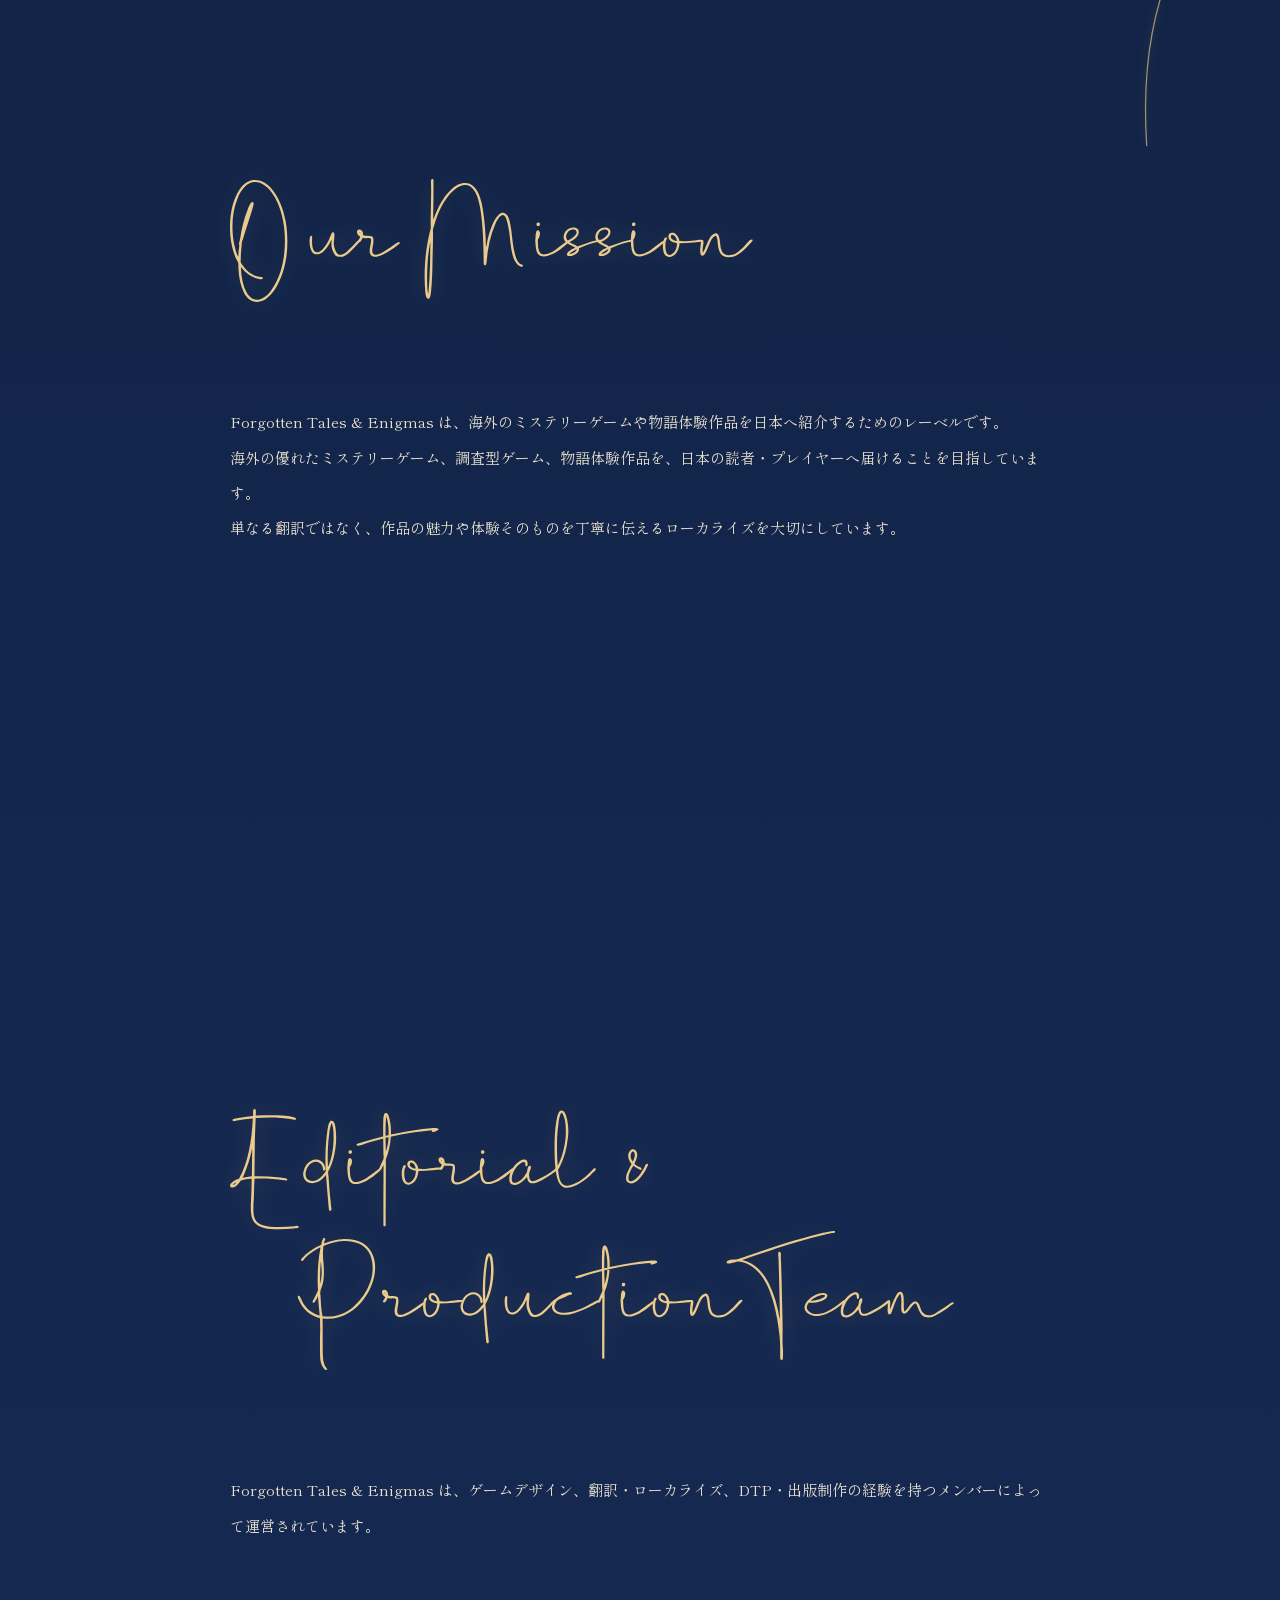
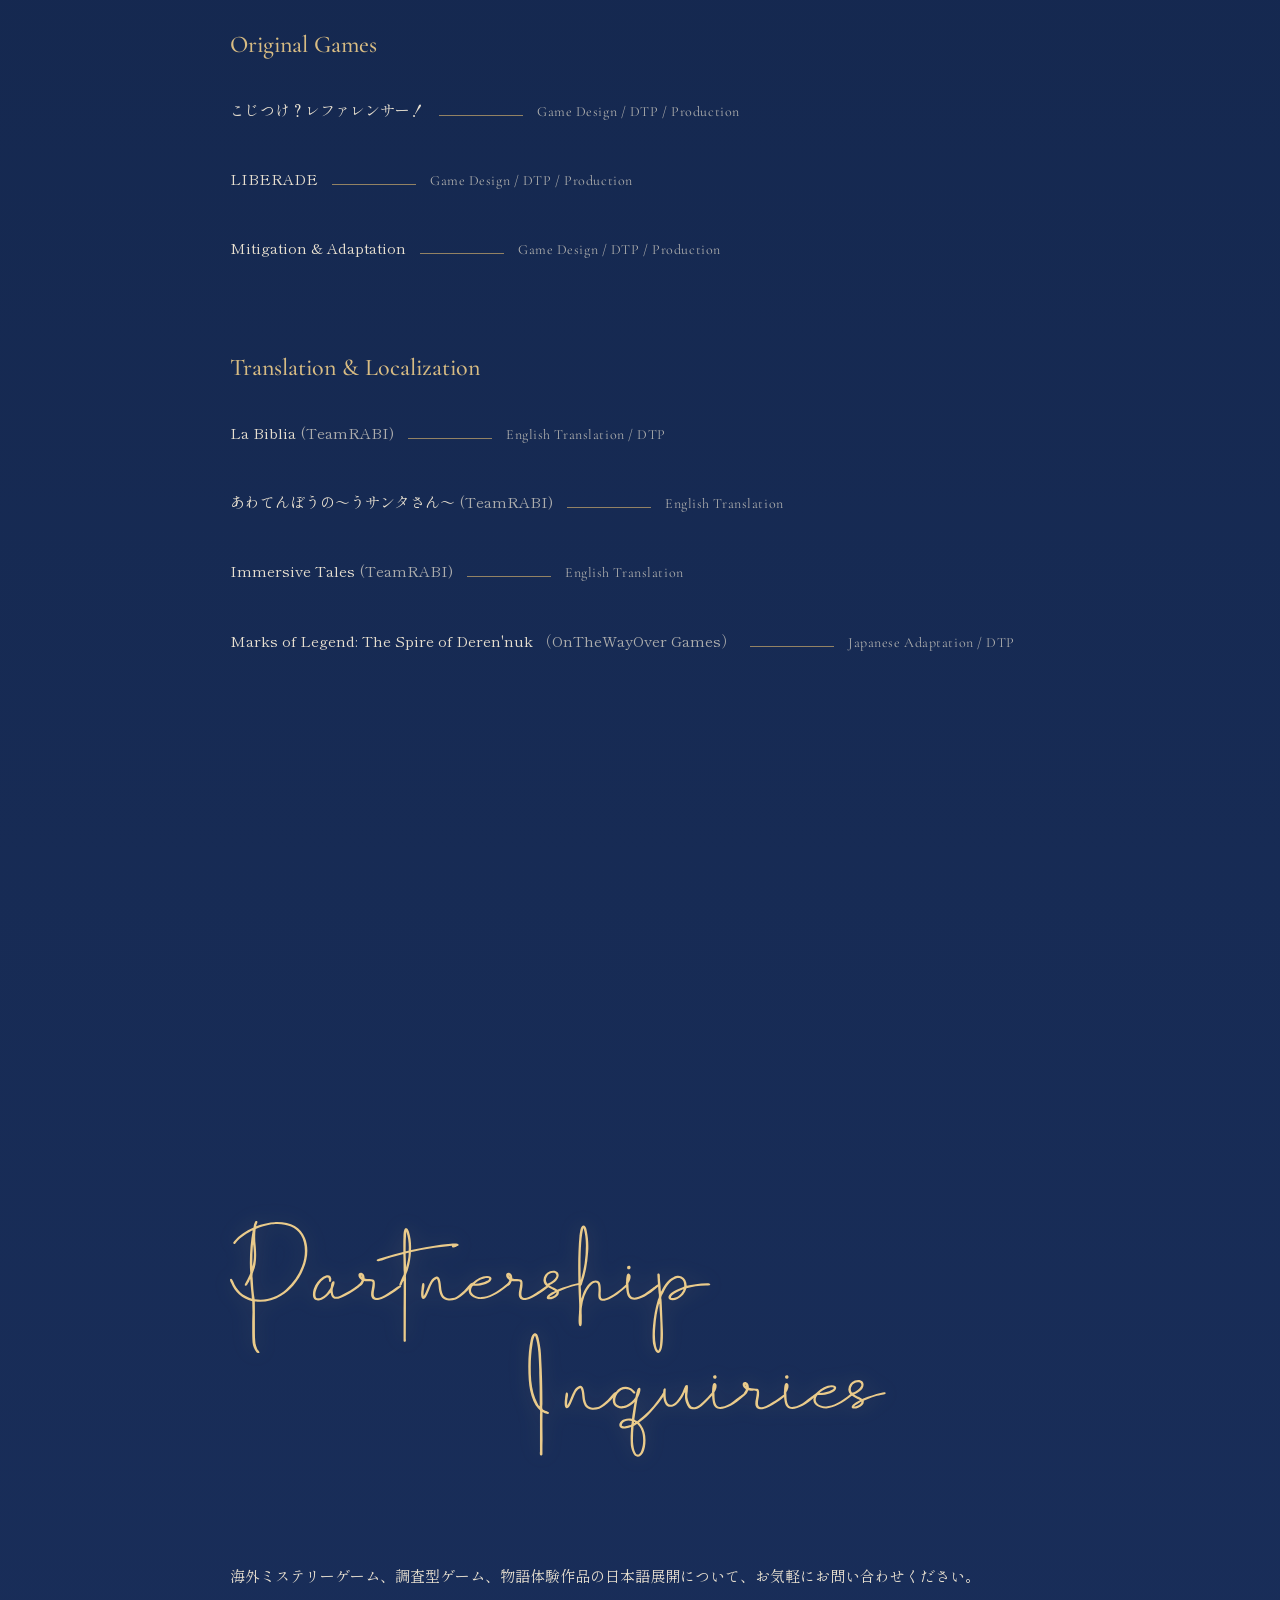
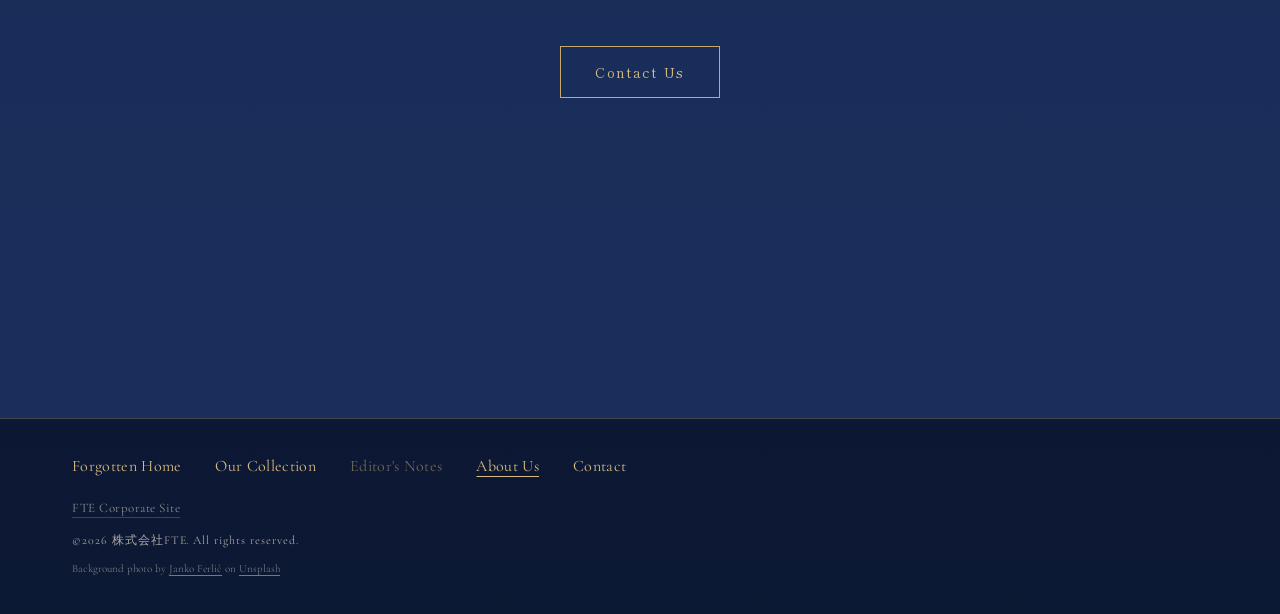
==== commit 872924ef: "微調整" ====
--- a/forgotten-about.html
+++ b/forgotten-about.html
@@ -14,7 +14,7 @@
   <link rel="preconnect" href="https://fonts.googleapis.com" />
   <link rel="preconnect" href="https://fonts.gstatic.com" crossorigin />
   <link href="https://fonts.googleapis.com/css2?family=Cormorant+Garamond:wght@400;500;600;700&amp;family=Noto+Sans+JP:wght@400;500;700&amp;family=Shippori+Mincho+B1:wght@400;500;600;700&amp;display=swap" rel="stylesheet" />
-  <link rel="stylesheet" href="assets/styles.css?v=20260606-threadrevert" />
+  <link rel="stylesheet" href="assets/styles.css?v=20260606-editorpending" />
 </head>
 <body class="forgotten-site forgotten-about-site">
   <div class="forgotten-about-thread" aria-hidden="true">
@@ -104,7 +104,7 @@
       <nav class="forgotten-footer-nav" aria-label="Forgotten Tales & Enigmas footer">
         <a href="forgotten.html">Forgotten Home</a>
         <a href="forgotten.html#products">Our Collection</a>
-        <a href="editorial.html">Editor's Notes</a>
+        <span class="forgotten-footer-pending" aria-disabled="true">Editor's Notes</span>
         <a href="forgotten-about.html" aria-current="page">About Us</a>
         <a href="index.html#contact">Contact</a>
       </nav>
--- a/assets/styles.css
+++ b/assets/styles.css
@@ -2438,6 +2438,21 @@
   text-decoration-color: currentColor;
 }
 
+.forgotten-link-pending,
+.forgotten-footer-pending {
+  cursor: default;
+  opacity: 0.48;
+  text-decoration: none;
+}
+
+.forgotten-footer-pending {
+  color: var(--forgotten-gold-light);
+  font-family: "Cormorant Garamond", serif;
+  font-size: 16px;
+  letter-spacing: 0.02em;
+  line-height: 1.2;
+}
+
 @media (min-width: 761px) {
   .forgotten-collection-title {
     width: min(655px, 78vw);
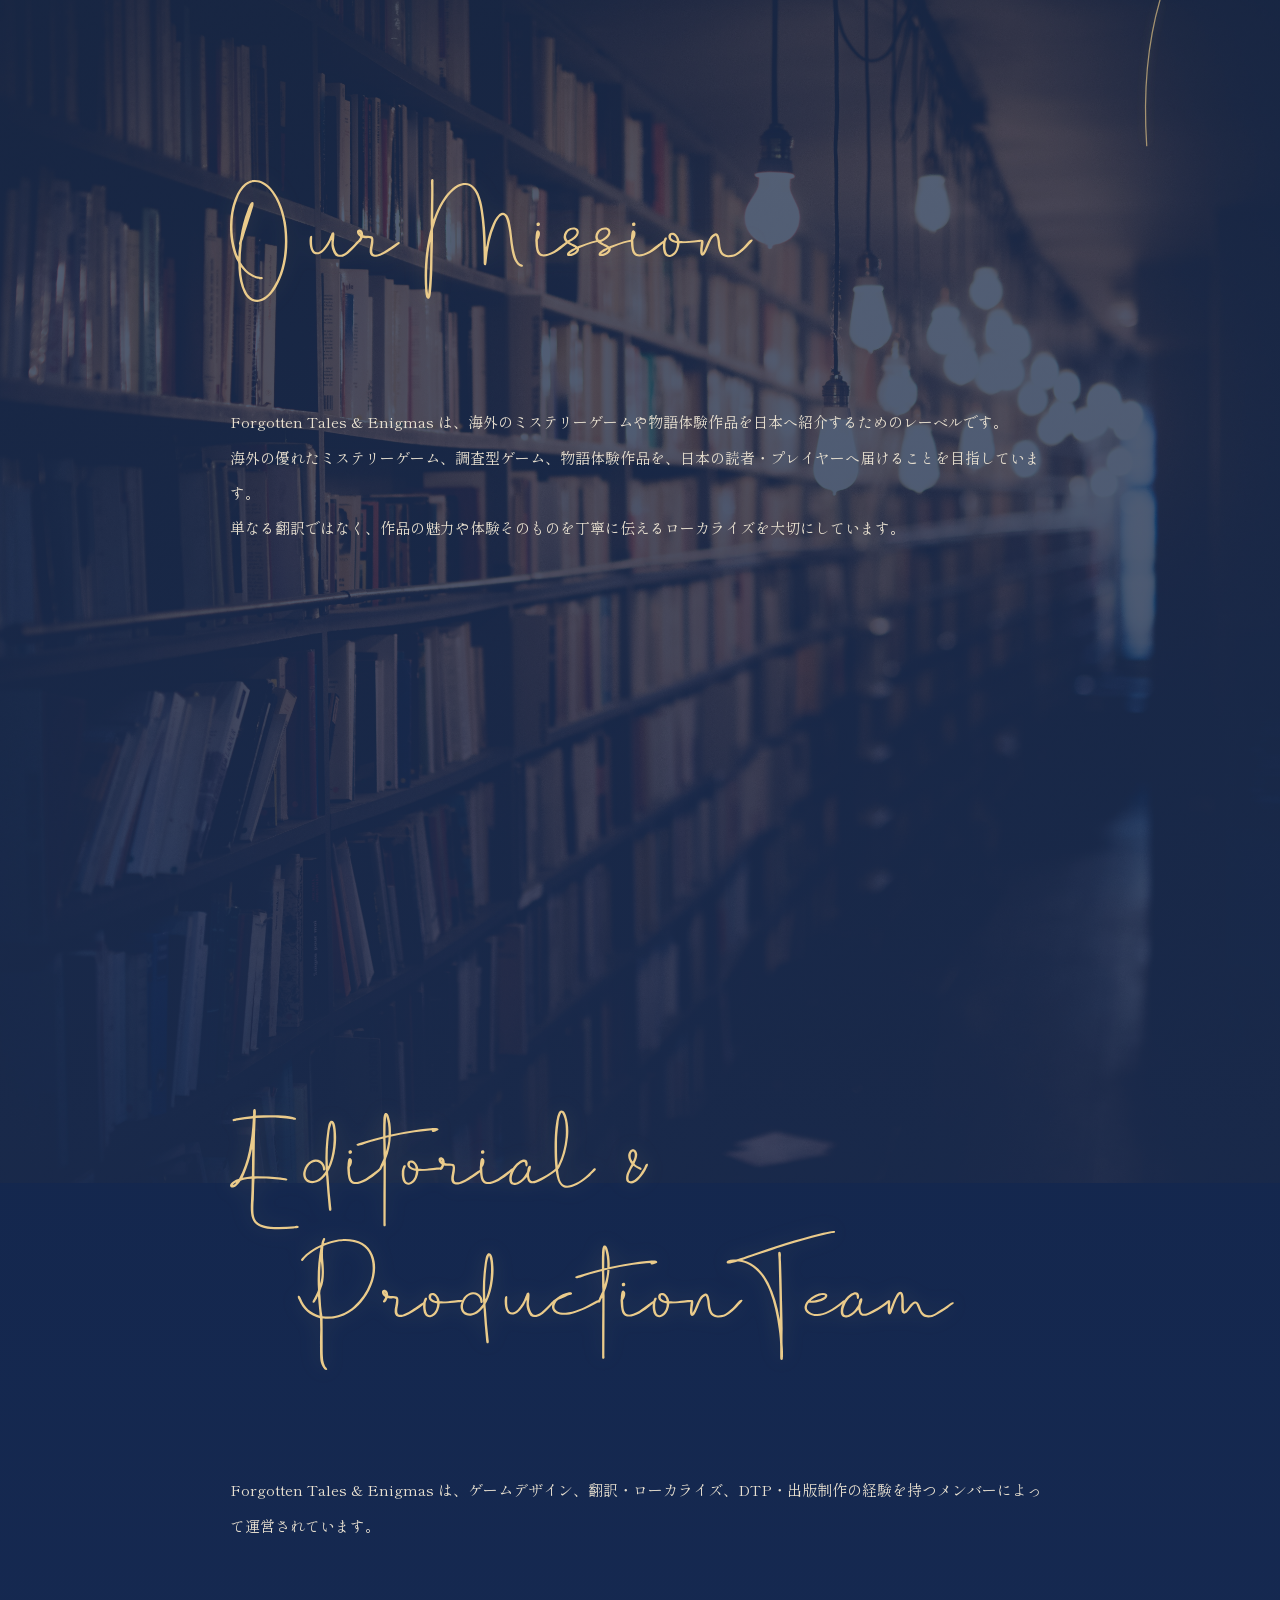
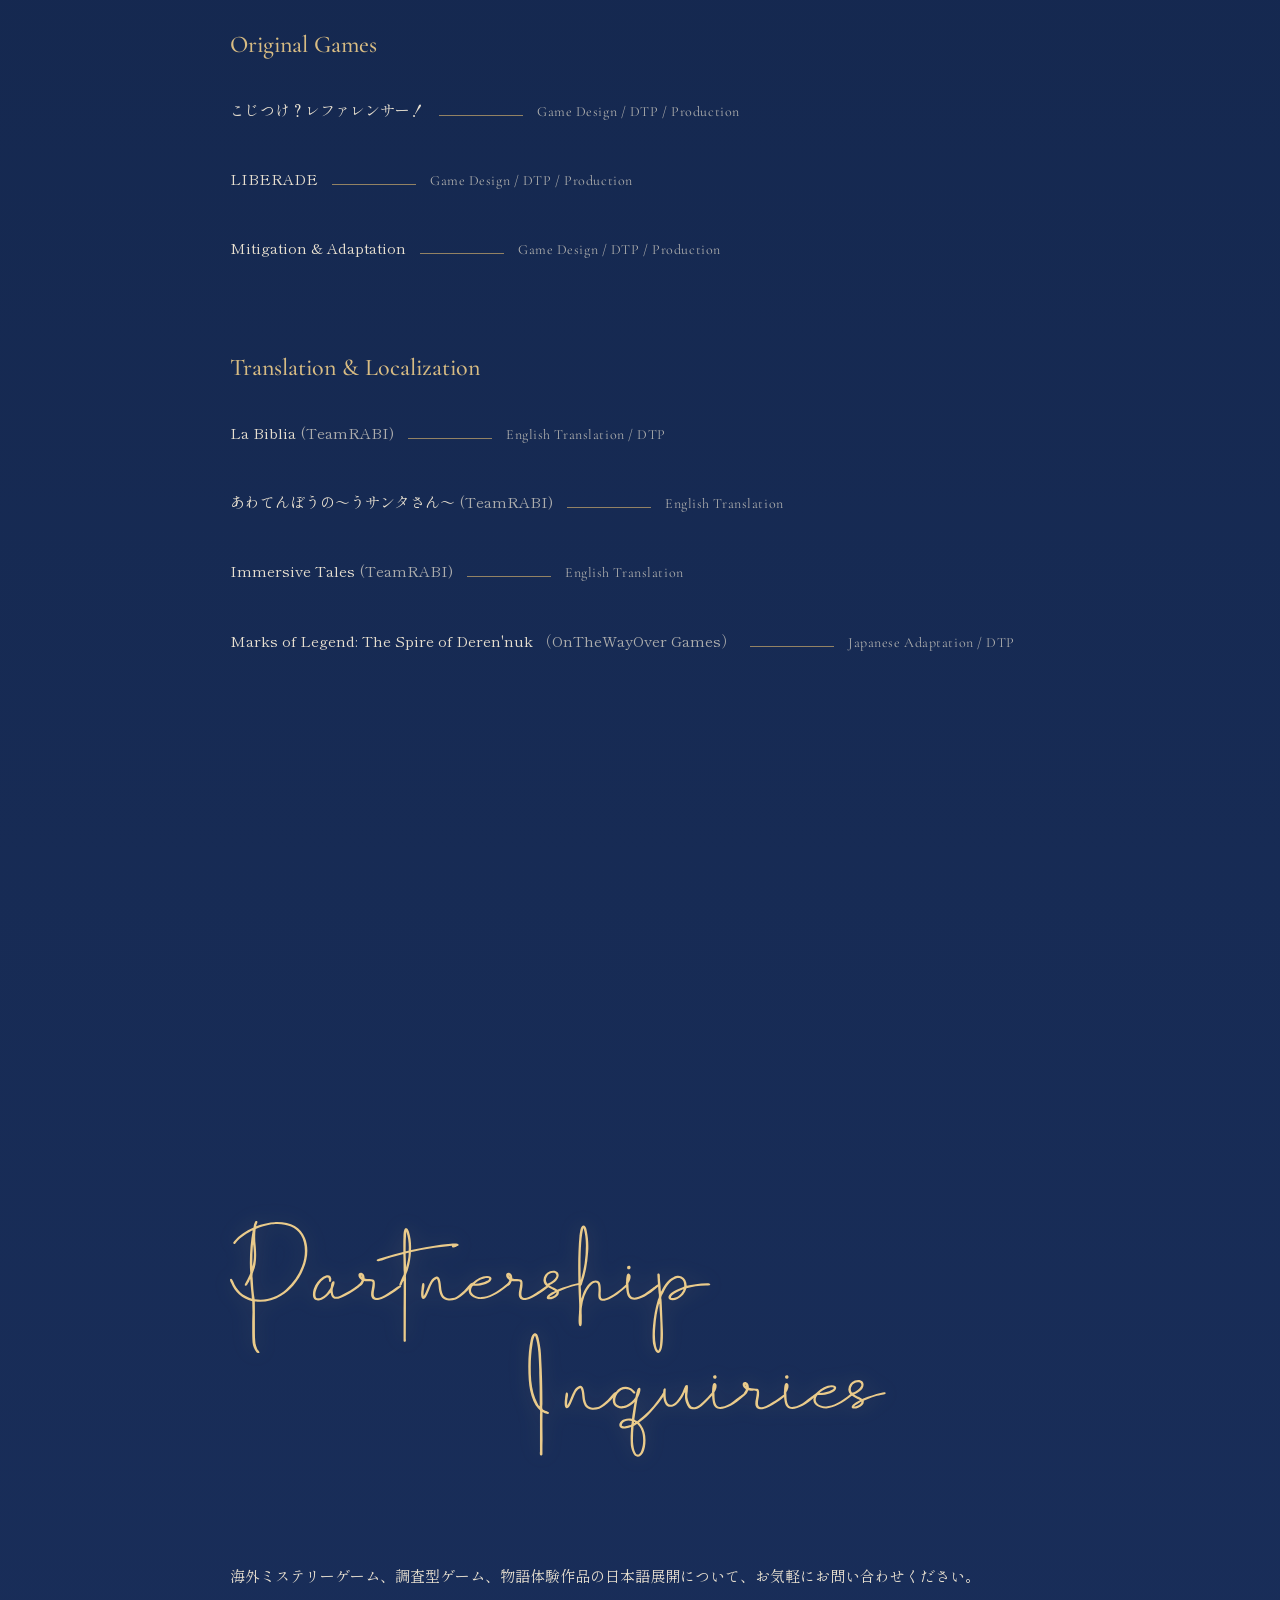
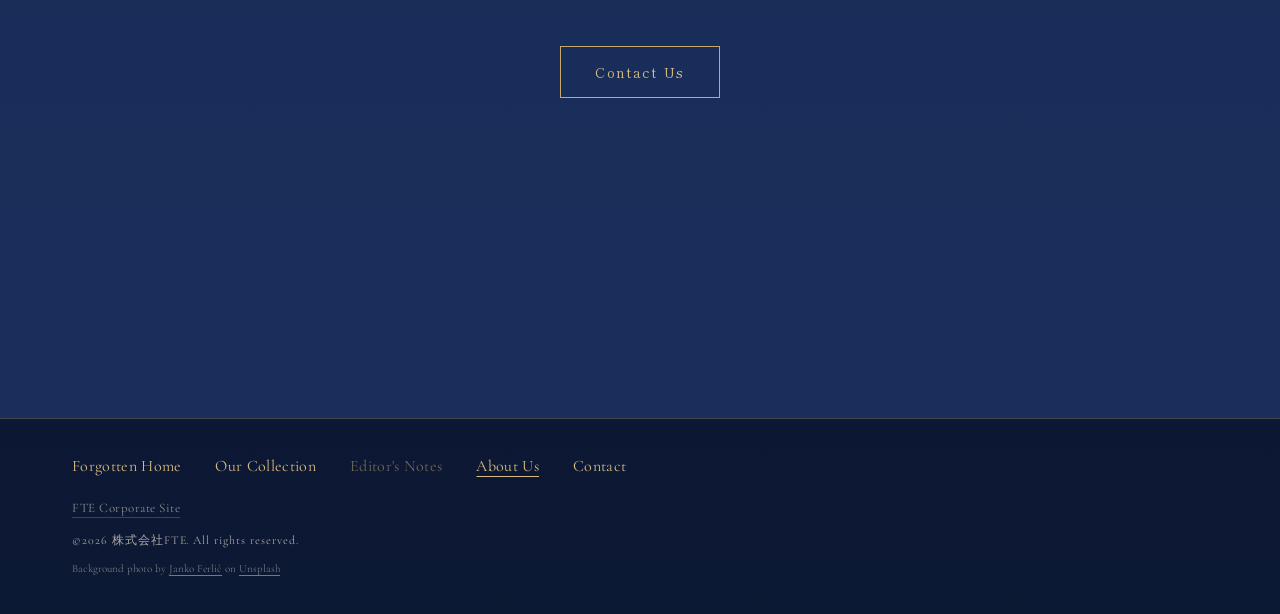
==== commit 6dce4140: "background" ====
--- a/forgotten-about.html
+++ b/forgotten-about.html
@@ -14,7 +14,7 @@
   <link rel="preconnect" href="https://fonts.googleapis.com" />
   <link rel="preconnect" href="https://fonts.gstatic.com" crossorigin />
   <link href="https://fonts.googleapis.com/css2?family=Cormorant+Garamond:wght@400;500;600;700&amp;family=Noto+Sans+JP:wght@400;500;700&amp;family=Shippori+Mincho+B1:wght@400;500;600;700&amp;display=swap" rel="stylesheet" />
-  <link rel="stylesheet" href="assets/styles.css?v=20260606-editorpending" />
+  <link rel="stylesheet" href="assets/styles.css?v=20260607-backgroundrestore" />
 </head>
 <body class="forgotten-site forgotten-about-site">
   <div class="forgotten-about-thread" aria-hidden="true">
--- a/assets/styles.css
+++ b/assets/styles.css
@@ -1932,7 +1932,7 @@
   min-height: 100%;
   background:
     linear-gradient(rgba(26, 47, 92, 0.58), rgba(26, 47, 92, 0.9)),
-    url("janko-ferlic-sfL_QOnmy00-unsplash.jpg") center top / cover fixed no-repeat,
+    url("janko-ferlic-sfL_QOnmy00-unsplash.jpg?v=20260607") center top / cover fixed no-repeat,
     var(--forgotten-blue);
   color: var(--forgotten-text);
   font-family: "Shippori Mincho B1", "Yu Mincho", serif;
@@ -2803,7 +2803,7 @@
   .forgotten-site {
     background:
       linear-gradient(rgba(26, 47, 92, 0.62), rgba(26, 47, 92, 0.9)),
-      url("janko-ferlic-sfL_QOnmy00-unsplash.jpg") 44% top / auto max(200vh, 1640px) no-repeat,
+      url("janko-ferlic-sfL_QOnmy00-unsplash.jpg?v=20260607") 44% top / auto max(200vh, 1640px) no-repeat,
       var(--forgotten-blue);
     background-attachment: scroll;
   }
@@ -3037,7 +3037,7 @@
   overflow-x: clip;
   background:
     linear-gradient(rgba(14, 31, 63, 0.7), rgba(26, 47, 92, 0.94)),
-    url("janko-ferlic-sfL_QOnmy00-unsplash.jpg") center top / cover fixed no-repeat,
+    url("janko-ferlic-sfL_QOnmy00-unsplash.jpg?v=20260607") center top / cover fixed no-repeat,
     var(--forgotten-blue);
 }
 
@@ -3400,7 +3400,7 @@
   .forgotten-about-site {
     background:
       linear-gradient(rgba(14, 31, 63, 0.78), rgba(26, 47, 92, 0.97)),
-      url("janko-ferlic-sfL_QOnmy00-unsplash.jpg") 42% top / auto 100vh no-repeat,
+      url("janko-ferlic-sfL_QOnmy00-unsplash.jpg?v=20260607") 42% top / auto 100vh no-repeat,
       var(--forgotten-blue);
   }
 
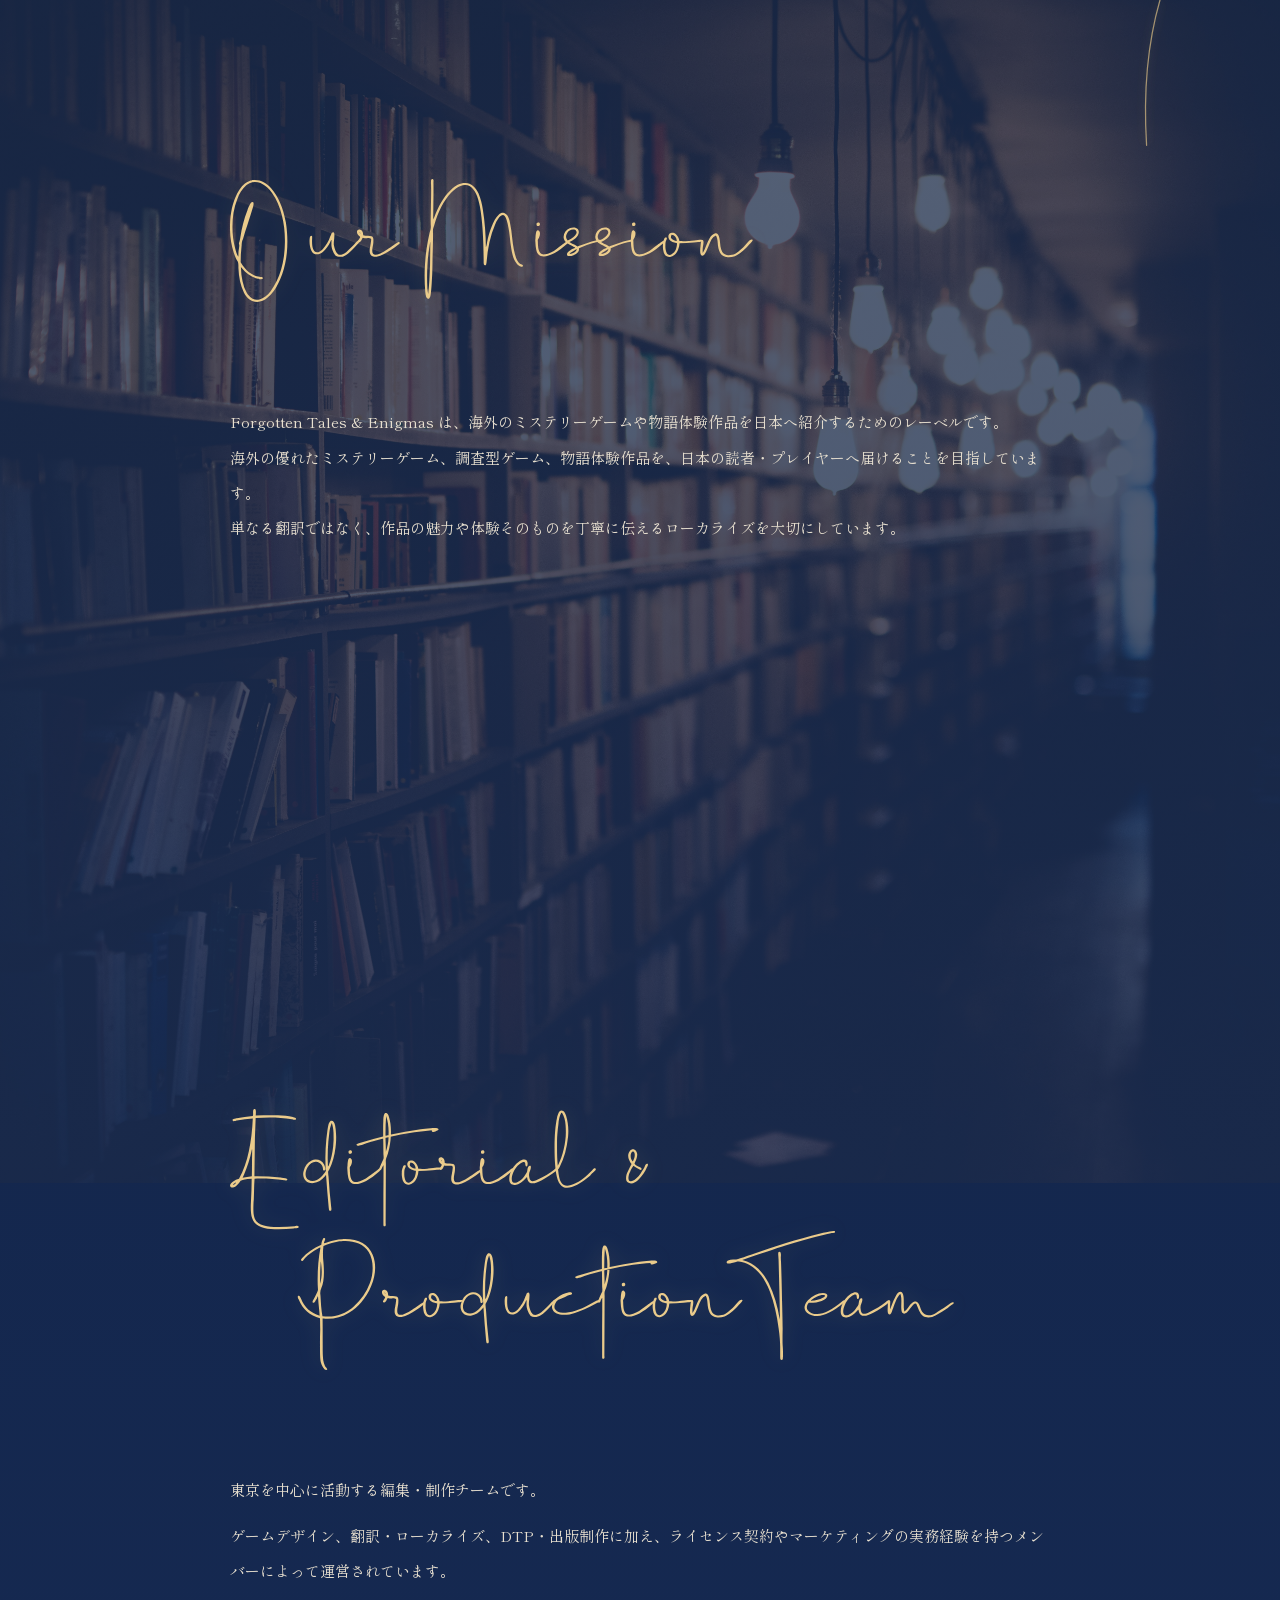
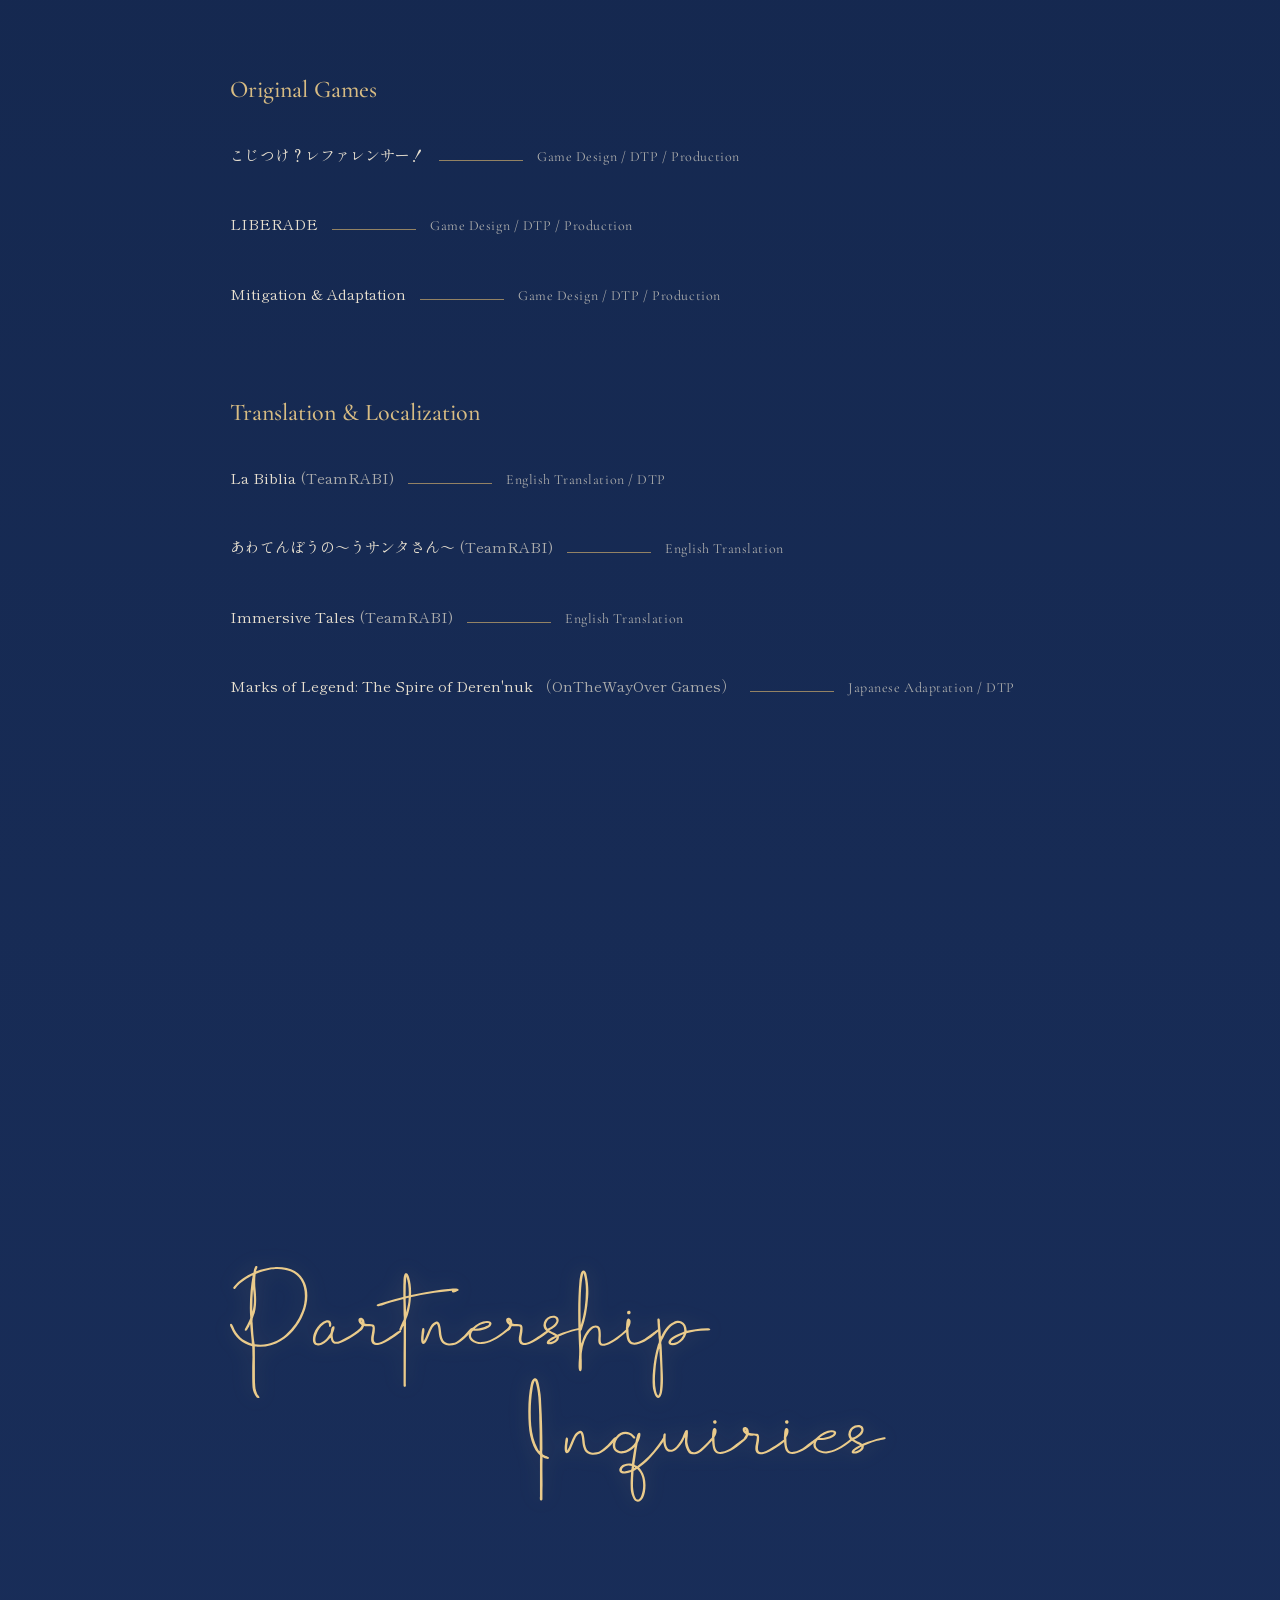
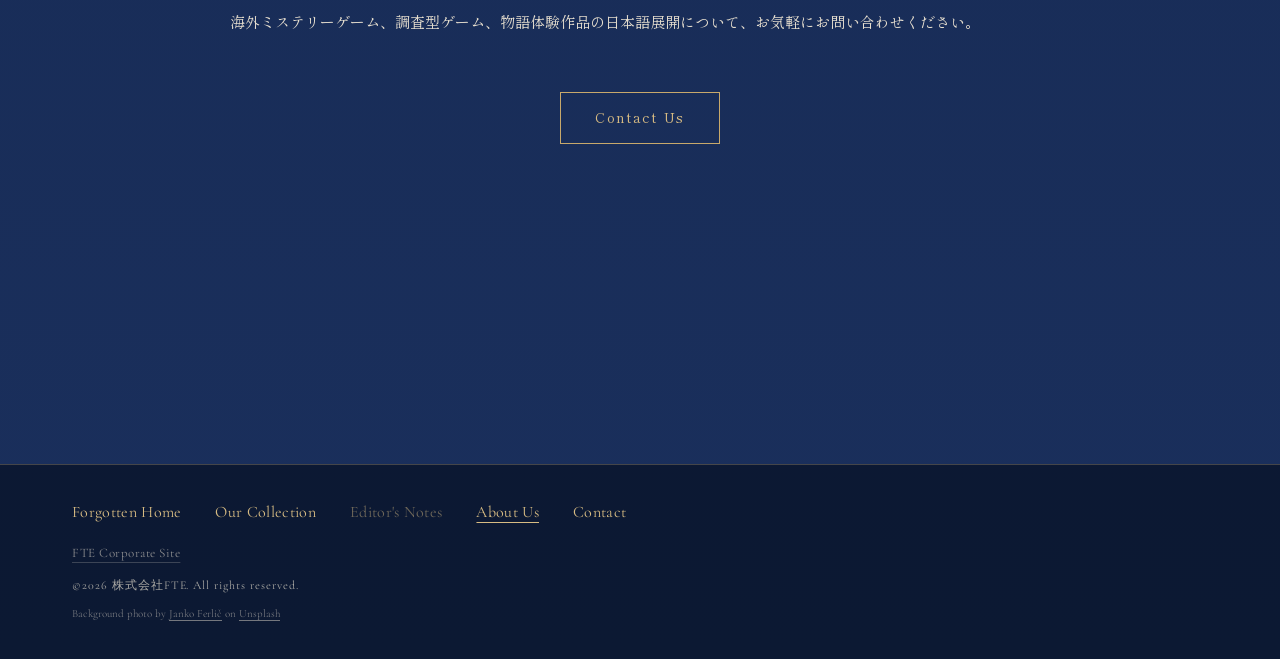
==== commit e4d36d14: "いろいろUpdate" ====
--- a/forgotten-about.html
+++ b/forgotten-about.html
@@ -14,7 +14,7 @@
   <link rel="preconnect" href="https://fonts.googleapis.com" />
   <link rel="preconnect" href="https://fonts.gstatic.com" crossorigin />
   <link href="https://fonts.googleapis.com/css2?family=Cormorant+Garamond:wght@400;500;600;700&amp;family=Noto+Sans+JP:wght@400;500;700&amp;family=Shippori+Mincho+B1:wght@400;500;600;700&amp;display=swap" rel="stylesheet" />
-  <link rel="stylesheet" href="assets/styles.css?v=20260607-backgroundrestore" />
+  <link rel="stylesheet" href="assets/styles.css?v=20260608-teamintro" />
 </head>
 <body class="forgotten-site forgotten-about-site">
   <div class="forgotten-about-thread" aria-hidden="true">
@@ -44,7 +44,10 @@
           <img class="forgotten-about-heading-art forgotten-about-heading-art-team" src="assets/forgotten_team.svg?v=20260606" alt="" loading="lazy" />
         </header>
         <div class="forgotten-about-team-body">
-          <p class="forgotten-about-team-intro">Forgotten Tales &amp; Enigmas は、ゲームデザイン、翻訳・ローカライズ、DTP・出版制作の経験を持つメンバーによって運営されています。</p>
+          <div class="forgotten-about-team-intro">
+            <p>東京を中心に活動する編集・制作チームです。</p>
+            <p>ゲームデザイン、翻訳・ローカライズ、DTP・出版制作に加え、ライセンス契約やマーケティングの実務経験を持つメンバーによって運営されています。</p>
+          </div>
 
           <section class="forgotten-about-work-group" aria-labelledby="original-games-title">
             <h3 id="original-games-title">Original Games</h3>
--- a/assets/styles.css
+++ b/assets/styles.css
@@ -118,7 +118,7 @@
   font-family: var(--heading);
   font-size: 26px;
   font-weight: 700;
-  letter-spacing: 0.08em;
+  letter-spacing: 0.15em;
 }
 
 .visually-hidden {
@@ -280,7 +280,7 @@
   margin: 0;
   color: #000000;
   font-family: var(--side);
-  font-size: 18px;
+  font-size: 13px;
   font-weight: 600;
   letter-spacing: 0.15em;
   line-height: 1.9;
@@ -479,6 +479,33 @@
 .message-photo {
   width: 100%;
   border-radius: 2px;
+}
+
+.message-photo-figure {
+  margin: 0;
+}
+
+.message-photo-figure figcaption,
+.wide-photo figcaption {
+  display: flex;
+  align-items: center;
+  gap: 12px;
+  margin-top: 14px;
+  color: rgba(39, 54, 42, 0.68);
+  font-family: var(--heading);
+  font-size: 12px;
+  font-weight: 500;
+  letter-spacing: 0.08em;
+  line-height: 1.7;
+}
+
+.message-photo-figure figcaption::before,
+.wide-photo figcaption::before {
+  content: "";
+  display: block;
+  width: 34px;
+  height: 1px;
+  background: var(--accent);
 }
 
 .wide-photo {
@@ -1233,6 +1260,36 @@
   text-align: left;
 }
 
+.works-service-list {
+  display: grid;
+  gap: 10px;
+  width: min(760px, 100%);
+  margin: 28px auto 0;
+  padding: 0;
+  color: var(--ink);
+  font-size: 14px;
+  font-weight: 500;
+  letter-spacing: 0.04em;
+  line-height: 1.9;
+  text-align: left;
+  list-style: none;
+}
+
+.works-service-list li {
+  position: relative;
+  padding-left: 20px;
+}
+
+.works-service-list li::before {
+  content: "";
+  position: absolute;
+  top: 0.95em;
+  left: 0;
+  width: 8px;
+  height: 1px;
+  background: var(--accent);
+}
+
 .works-gallery {
   display: grid;
   grid-template-columns: repeat(3, minmax(0, 1fr));
@@ -1294,8 +1351,9 @@
 
 .works-profile-body {
   display: grid;
-  grid-template-columns: minmax(0, 1fr) 320px;
-  gap: 92px;
+  grid-template-columns: minmax(0, 1fr) 384px;
+  column-gap: 52px;
+  row-gap: 46px;
   align-items: start;
   margin-top: -58px;
   padding-left: 145px;
@@ -1308,6 +1366,12 @@
   font-weight: 700;
   letter-spacing: 0.08em;
   line-height: 1.6;
+}
+
+.profile-title-note {
+  font-size: 0.72em;
+  font-weight: 500;
+  letter-spacing: 0.06em;
 }
 
 .works-profile-copy p,
@@ -1326,9 +1390,10 @@
 
 .works-profile-photo {
   width: 100%;
-  aspect-ratio: 1 / 1;
-  object-fit: cover;
-  object-position: 72% center;
+  height: auto;
+  justify-self: end;
+  object-fit: contain;
+  object-position: center;
 }
 
 .profile-list,
@@ -1336,6 +1401,10 @@
   display: grid;
   gap: 22px;
   margin: 0;
+}
+
+.profile-list {
+  grid-column: 1 / -1;
 }
 
 .profile-list div,
@@ -1372,6 +1441,37 @@
   margin: 0;
 }
 
+.profile-committee-row {
+  display: grid;
+  grid-template-columns: 6.5em minmax(0, 1fr);
+  gap: 0.2em;
+}
+
+.profile-committee-row + .profile-committee-row {
+  margin-top: 0.35em;
+}
+
+.profile-committee-label {
+  text-decoration: underline;
+  text-decoration-color: var(--accent);
+  text-decoration-thickness: 1px;
+  text-underline-offset: 5px;
+}
+
+.profile-committee-label-short {
+  display: inline-flex;
+  gap: 0;
+  align-items: baseline;
+  letter-spacing: 0;
+}
+
+.profile-committee-label-short span {
+  display: inline-block;
+  width: 5em;
+  text-align: justify;
+  text-align-last: justify;
+}
+
 .profile-actions {
   display: flex;
   flex-wrap: nowrap;
@@ -1379,7 +1479,7 @@
   grid-column: 1 / -1;
   align-items: center;
   justify-content: flex-end;
-  margin: 28px 0 0;
+  margin: 0;
 }
 
 .profile-research-note {
@@ -1501,7 +1601,7 @@
     right: 24px;
     left: auto;
     width: 22px;
-    font-size: 12px;
+    font-size: 10.5px;
     letter-spacing: 0.08em;
     line-height: 1.7;
     text-align: start;
@@ -1732,8 +1832,16 @@
     width: min(360px, 100%);
   }
 
+  .profile-committee-row {
+    grid-template-columns: 5.8em minmax(0, 1fr);
+  }
+
   .works-profile-copy {
     order: 2;
+  }
+
+  .profile-list {
+    order: 3;
   }
 
   .profile-actions {
@@ -3230,6 +3338,14 @@
   margin-bottom: 86px;
 }
 
+.forgotten-about-team-intro p {
+  margin: 0;
+}
+
+.forgotten-about-team-intro p + p {
+  margin-top: 10px;
+}
+
 .forgotten-about-work-group + .forgotten-about-work-group {
   margin-top: 86px;
 }
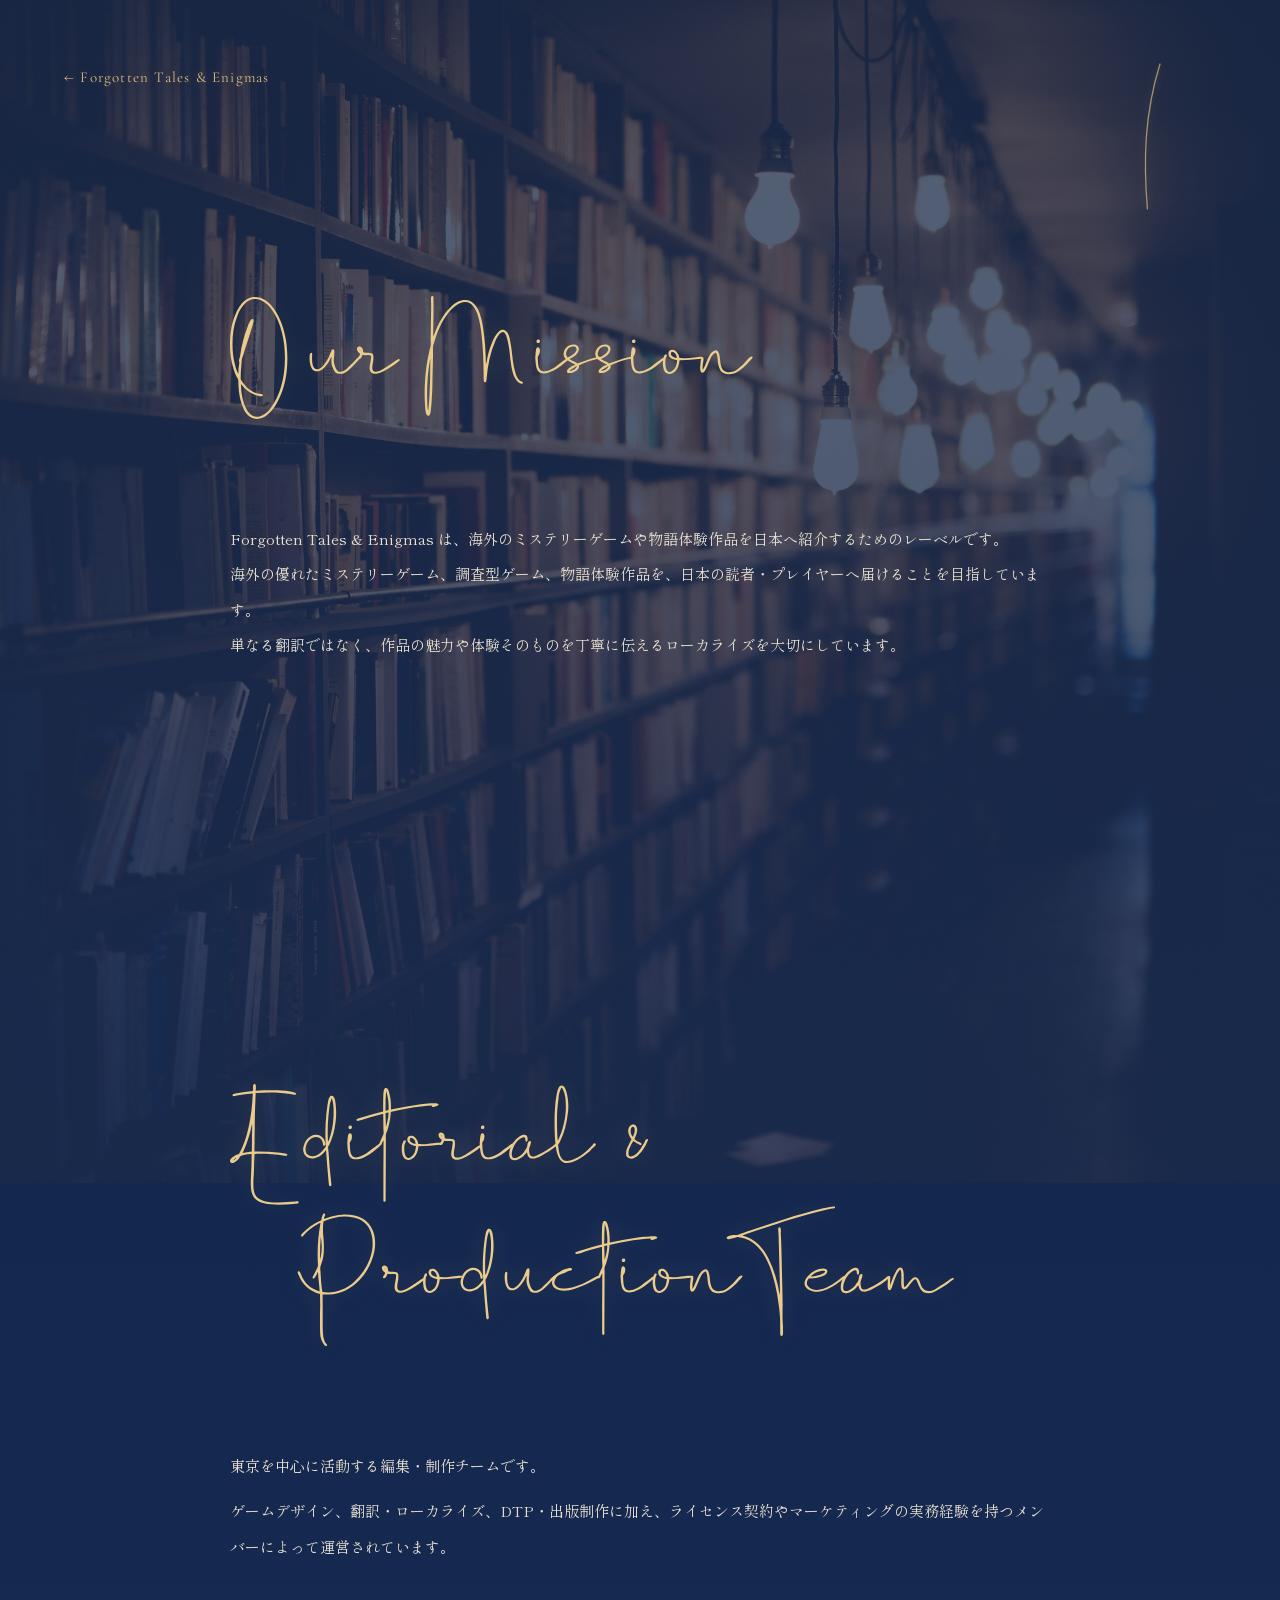
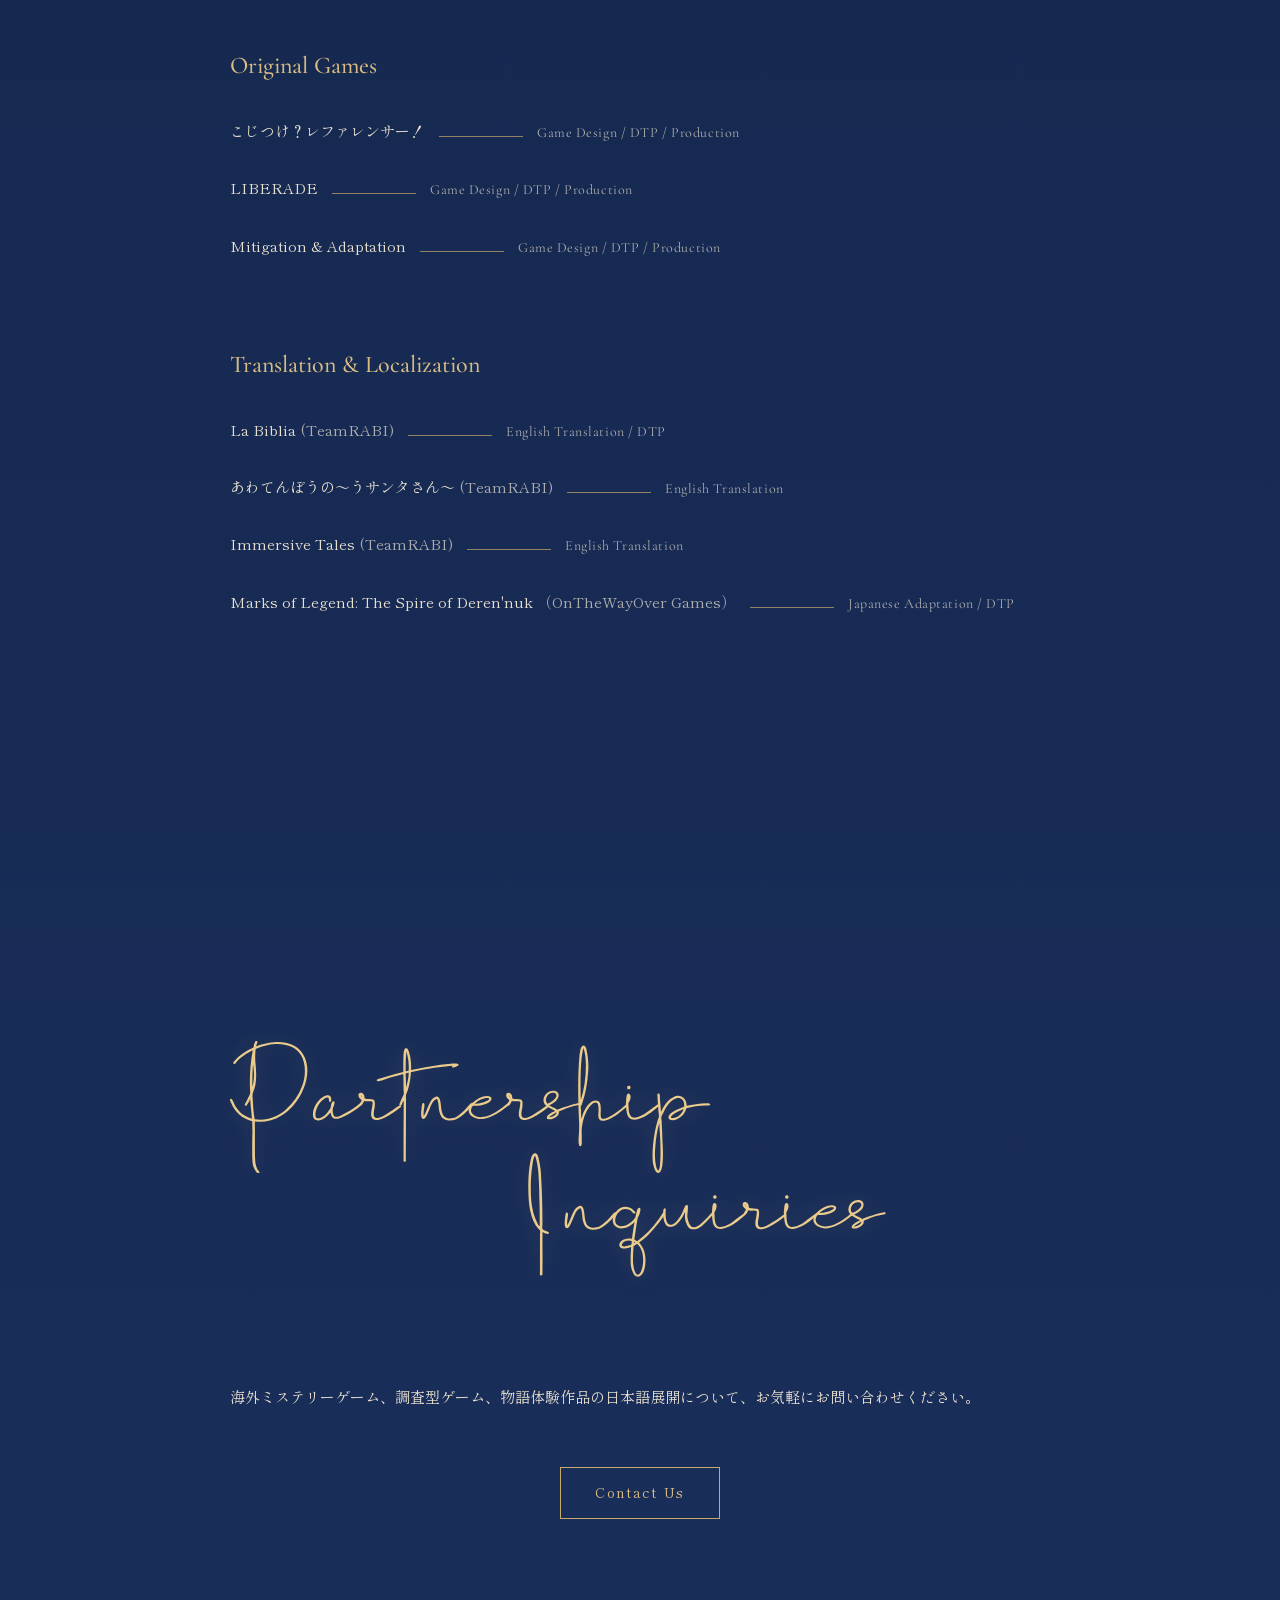
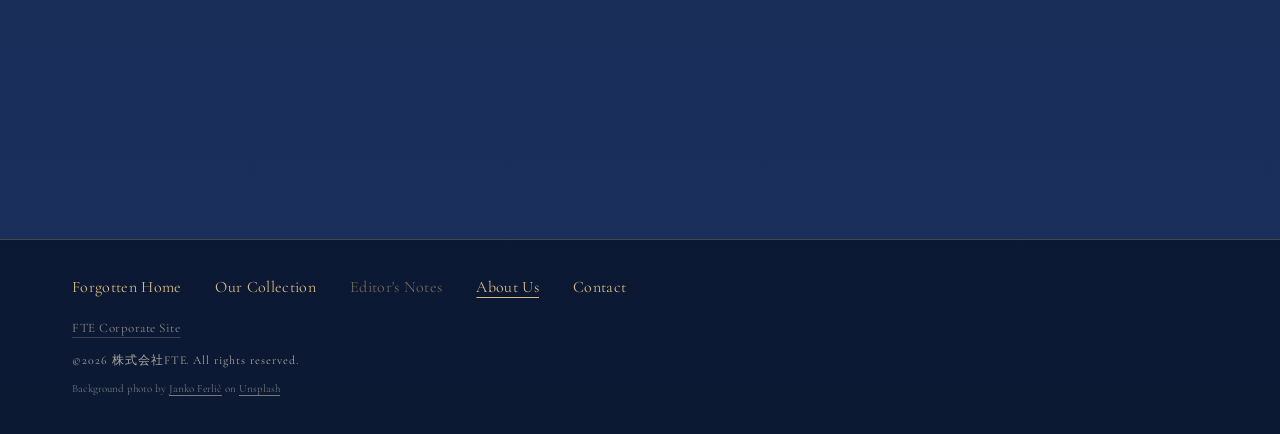
==== commit 082d35f9: "About Us" ====
--- a/forgotten-about.html
+++ b/forgotten-about.html
@@ -14,7 +14,7 @@
   <link rel="preconnect" href="https://fonts.googleapis.com" />
   <link rel="preconnect" href="https://fonts.gstatic.com" crossorigin />
   <link href="https://fonts.googleapis.com/css2?family=Cormorant+Garamond:wght@400;500;600;700&amp;family=Noto+Sans+JP:wght@400;500;700&amp;family=Shippori+Mincho+B1:wght@400;500;600;700&amp;display=swap" rel="stylesheet" />
-  <link rel="stylesheet" href="assets/styles.css?v=20260608-teamintro" />
+  <link rel="stylesheet" href="assets/styles.css?v=20260608-about-list-tight" />
 </head>
 <body class="forgotten-site forgotten-about-site">
   <div class="forgotten-about-thread" aria-hidden="true">
@@ -23,6 +23,10 @@
     </svg>
   </div>
   <main>
+    <div class="forgotten-about-return">
+      <a href="forgotten.html">← Forgotten Tales &amp; Enigmas</a>
+    </div>
+
     <section class="forgotten-about-section reveal" aria-labelledby="mission-title">
       <div class="forgotten-about-section-inner">
         <header class="forgotten-about-section-heading">
--- a/assets/styles.css
+++ b/assets/styles.css
@@ -3212,8 +3212,7 @@
 }
 
 .forgotten-about-return::before {
-  content: "←";
-  margin-right: 10px;
+  content: none;
 }
 
 .forgotten-about-hero-inner {
@@ -3292,15 +3291,43 @@
 }
 
 .forgotten-about-section {
-  padding: clamp(170px, 22vw, 300px) clamp(24px, 7vw, 100px);
+  padding: clamp(86px, 11vw, 150px) clamp(24px, 7vw, 100px);
   background: transparent;
 }
 
 .forgotten-about-site main > .forgotten-about-section:first-child {
-  padding-top: clamp(100px, 14vw, 180px);
+  padding-top: clamp(50px, 7vw, 90px);
+}
+
+.forgotten-about-return {
+  position: relative;
+  z-index: 2;
+  top: auto;
+  left: auto;
+  width: auto;
+  margin: clamp(34px, 5vw, 66px) clamp(24px, 5vw, 72px) clamp(42px, 5vw, 68px);
+}
+
+.forgotten-about-return a {
+  display: inline-flex;
+  align-items: center;
+  color: var(--forgotten-gold-light);
+  font-family: "Cormorant Garamond", serif;
+  font-size: 15px;
+  letter-spacing: 0.08em;
+  text-decoration: none;
+  text-shadow: 0 0 14px rgba(216, 188, 131, 0.32);
+  transition: color 180ms ease, text-shadow 180ms ease;
+}
+
+.forgotten-about-return a:hover,
+.forgotten-about-return a:focus-visible {
+  color: #f0cf8a;
+  text-shadow: 0 0 18px rgba(240, 207, 138, 0.5);
 }
 
 .forgotten-about-team {
+  padding-top: clamp(170px, 22vw, 300px);
   background: transparent;
 }
 
@@ -3361,7 +3388,7 @@
 
 .forgotten-about-work-list {
   display: grid;
-  gap: 34px;
+  gap: 22px;
   margin: 0;
   padding: 0;
   list-style: none;
@@ -3562,11 +3589,26 @@
   }
 
   .forgotten-about-section {
-    padding: 132px 24px 154px;
+    padding: 66px 24px 78px;
   }
 
   .forgotten-about-site main > .forgotten-about-section:first-child {
-    padding-top: 90px;
+    padding-top: 45px;
+  }
+
+  .forgotten-about-return {
+    top: auto;
+    left: auto;
+    width: auto;
+    margin: 28px 24px 46px;
+  }
+
+  .forgotten-about-return a {
+    font-size: 14px;
+  }
+
+  .forgotten-about-team {
+    padding-top: 142px;
   }
 
   .forgotten-about-section-inner {
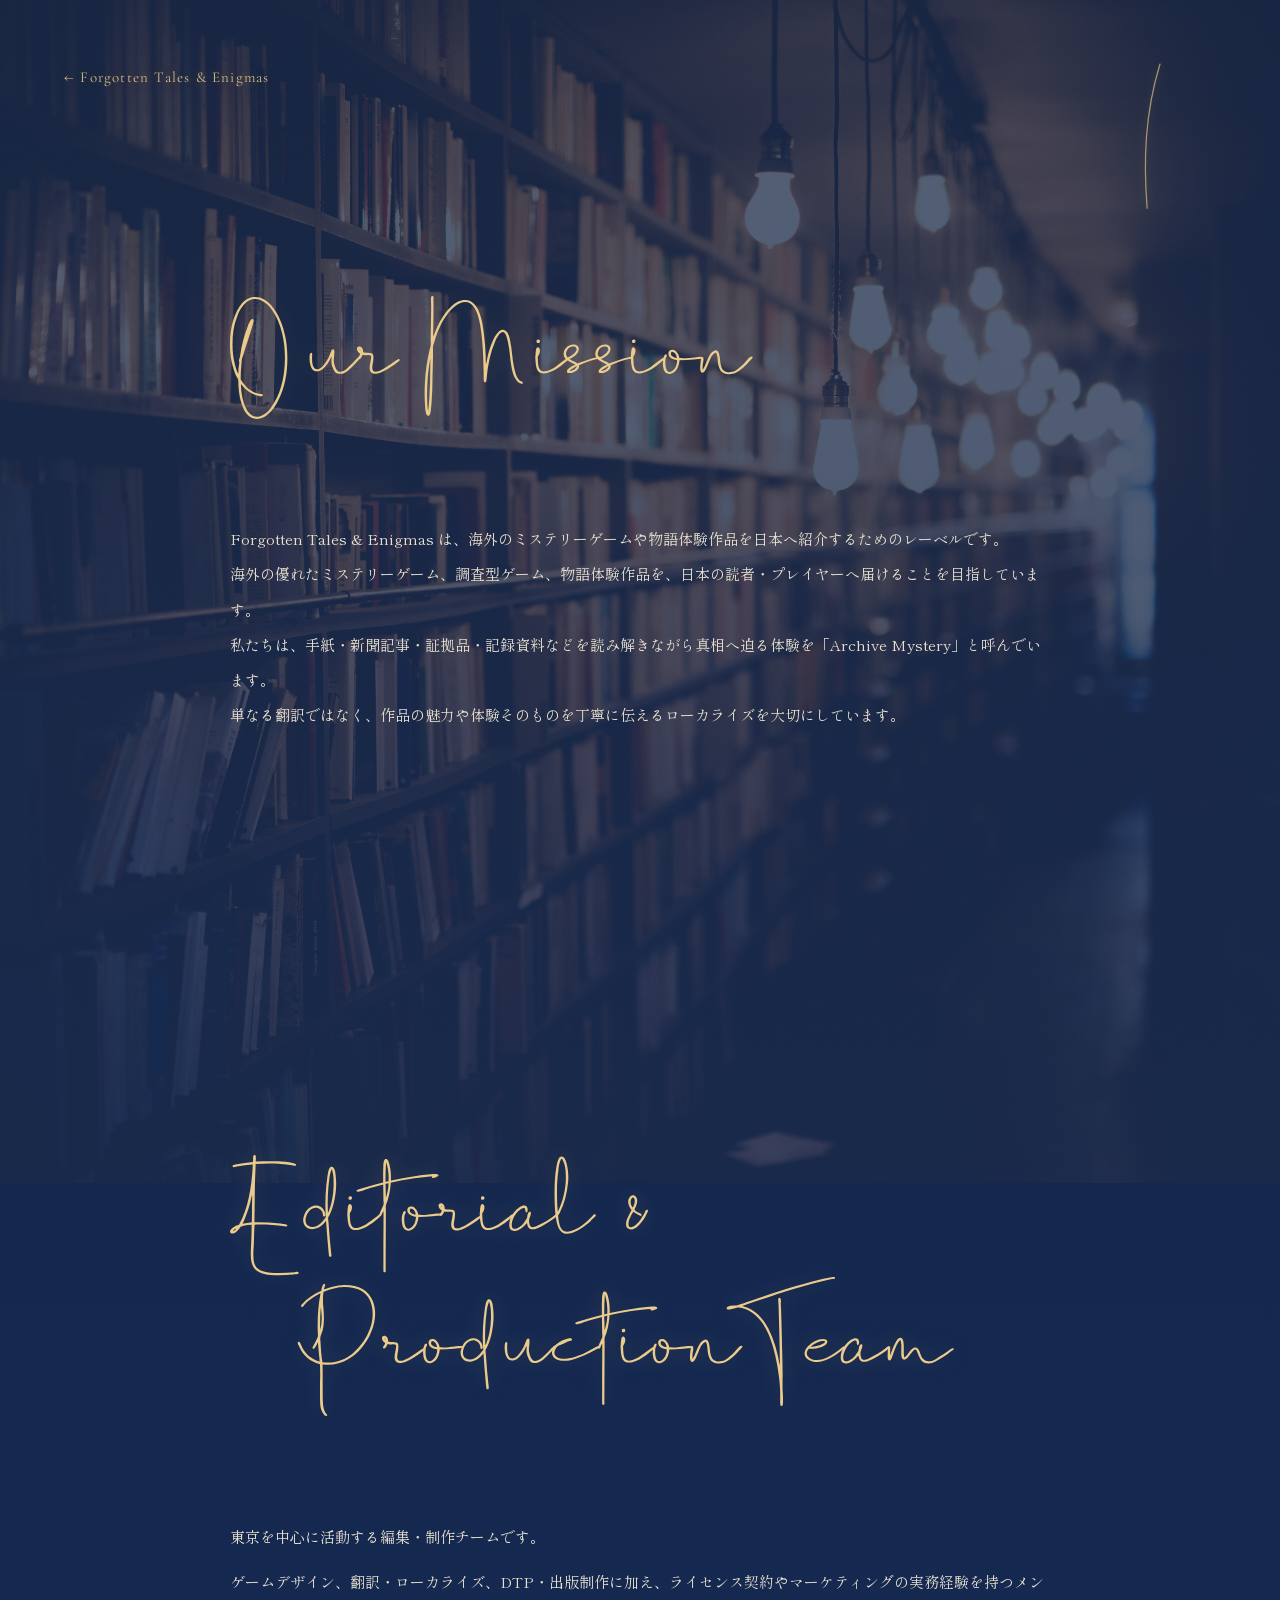
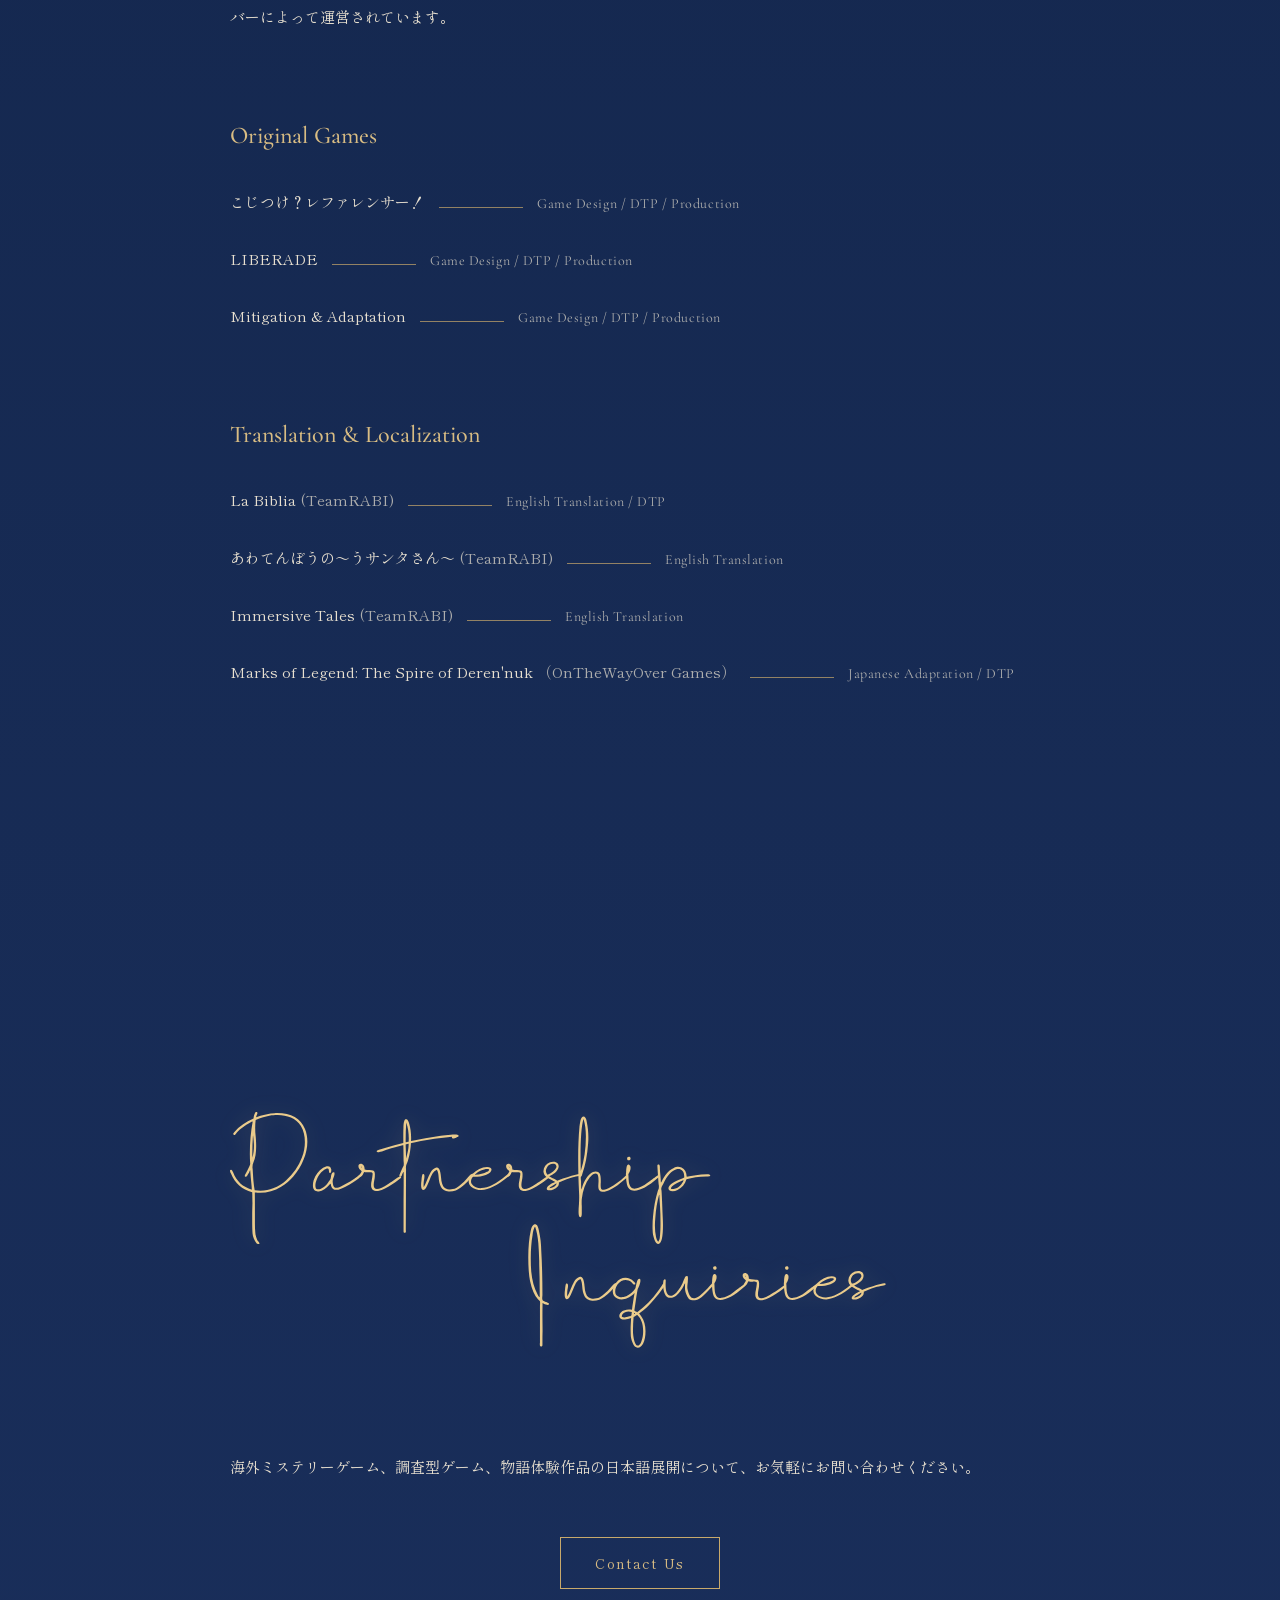
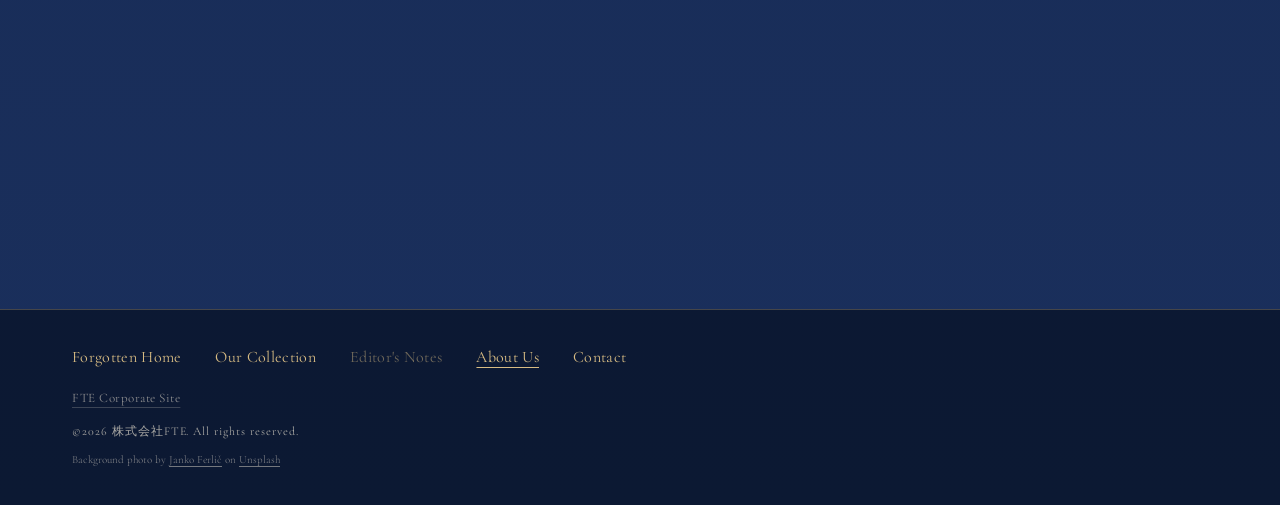
==== commit 8078a619: "archive mystery" ====
--- a/forgotten-about.html
+++ b/forgotten-about.html
@@ -36,6 +36,7 @@
         <div class="forgotten-about-prose">
           <p>Forgotten Tales &amp; Enigmas は、海外のミステリーゲームや物語体験作品を日本へ紹介するためのレーベルです。</p>
           <p>海外の優れたミステリーゲーム、調査型ゲーム、物語体験作品を、日本の読者・プレイヤーへ届けることを目指しています。</p>
+          <p>私たちは、手紙・新聞記事・証拠品・記録資料などを読み解きながら真相へ迫る体験を「Archive Mystery」と呼んでいます。</p>
           <p>単なる翻訳ではなく、作品の魅力や体験そのものを丁寧に伝えるローカライズを大切にしています。</p>
         </div>
       </div>
--- a/assets/styles.css
+++ b/assets/styles.css
@@ -472,6 +472,15 @@
   line-height: 1.9;
 }
 
+.work-item p:not(.work-number),
+.media-body p,
+.empty-news {
+  font-size: 15px;
+  font-weight: 500;
+  letter-spacing: 0.04em;
+  line-height: 2.1;
+}
+
 .message-body p:last-of-type {
   margin-bottom: 50px;
 }
@@ -550,7 +559,6 @@
 
 .work-item p:not(.work-number) {
   margin-bottom: 26px;
-  font-size: 14px;
 }
 
 .image-row {
@@ -689,37 +697,36 @@
 
 .company-detail dl {
   display: grid;
-  gap: 25px;
+  gap: 22px;
   margin: 0;
 }
 
 .company-detail dl div {
   display: grid;
-  grid-template-columns: 70px minmax(0, 1fr);
-  gap: 8px;
+  grid-template-columns: 104px minmax(0, 1fr);
+  gap: 24px;
   align-items: start;
 }
 
 .company-detail dt,
 .company-detail dd {
   margin: 0;
-  padding-bottom: 6px;
   color: var(--ink);
-  letter-spacing: 0.1em;
-  line-height: 1.5;
 }
 
 .company-detail dt {
   position: relative;
-  font-size: 12px;
+  font-size: 13px;
   font-weight: 700;
+  letter-spacing: 0.08em;
+  line-height: 2;
 }
 
 .company-detail dt::after {
   content: "";
   position: absolute;
   right: 0;
-  bottom: 0;
+  bottom: 5px;
   left: 0;
   height: 1px;
   background: var(--accent);
@@ -727,7 +734,9 @@
 
 .company-detail dd {
   font-size: 14px;
-  font-weight: 400;
+  font-weight: 500;
+  letter-spacing: 0.04em;
+  line-height: 2;
 }
 
 .section-media {
@@ -1911,6 +1920,13 @@
     font-size: 14px;
   }
 
+  .work-item p:not(.work-number),
+  .media-body p,
+  .empty-news {
+    font-size: 14px;
+    line-height: 2;
+  }
+
   .section-media {
     padding-top: 60px;
     padding-bottom: 88px;
@@ -2039,7 +2055,7 @@
   --forgotten-serif: "Anthanista", "Cormorant Garamond", "Shippori Mincho B1", "Yu Mincho", serif;
   min-height: 100%;
   background:
-    linear-gradient(rgba(26, 47, 92, 0.58), rgba(26, 47, 92, 0.9)),
+    linear-gradient(rgba(14, 31, 63, 0.7), rgba(26, 47, 92, 0.94)),
     url("janko-ferlic-sfL_QOnmy00-unsplash.jpg?v=20260607") center top / cover fixed no-repeat,
     var(--forgotten-blue);
   color: var(--forgotten-text);
@@ -2091,12 +2107,12 @@
 
 .forgotten-thread {
   position: absolute;
-  top: calc(58vh + 25px);
+  top: calc(63vh + 25px);
   left: var(--forgotten-thread-left, calc(100vw - clamp(16px, 7.5vw, 112px) - 200px));
   right: auto;
   z-index: 11;
   width: 260px;
-  height: calc(100% - 24vh);
+  height: var(--forgotten-thread-height, 1160px);
   opacity: 0.92;
   filter: drop-shadow(0 0 3px rgba(200, 169, 107, 0.22));
   pointer-events: none;
@@ -2882,7 +2898,7 @@
 @media (max-width: 900px) {
   .forgotten-site {
     background:
-      linear-gradient(rgba(26, 47, 92, 0.58), rgba(26, 47, 92, 0.9)),
+      linear-gradient(rgba(14, 31, 63, 0.7), rgba(26, 47, 92, 0.94)),
       url("janko-ferlic-sfL_QOnmy00-unsplash.jpg") 44% top / cover no-repeat,
       var(--forgotten-blue);
   }
@@ -2910,7 +2926,7 @@
 @media (max-width: 560px) {
   .forgotten-site {
     background:
-      linear-gradient(rgba(26, 47, 92, 0.62), rgba(26, 47, 92, 0.9)),
+      linear-gradient(rgba(14, 31, 63, 0.78), rgba(26, 47, 92, 0.97)),
       url("janko-ferlic-sfL_QOnmy00-unsplash.jpg?v=20260607") 44% top / auto max(200vh, 1640px) no-repeat,
       var(--forgotten-blue);
     background-attachment: scroll;
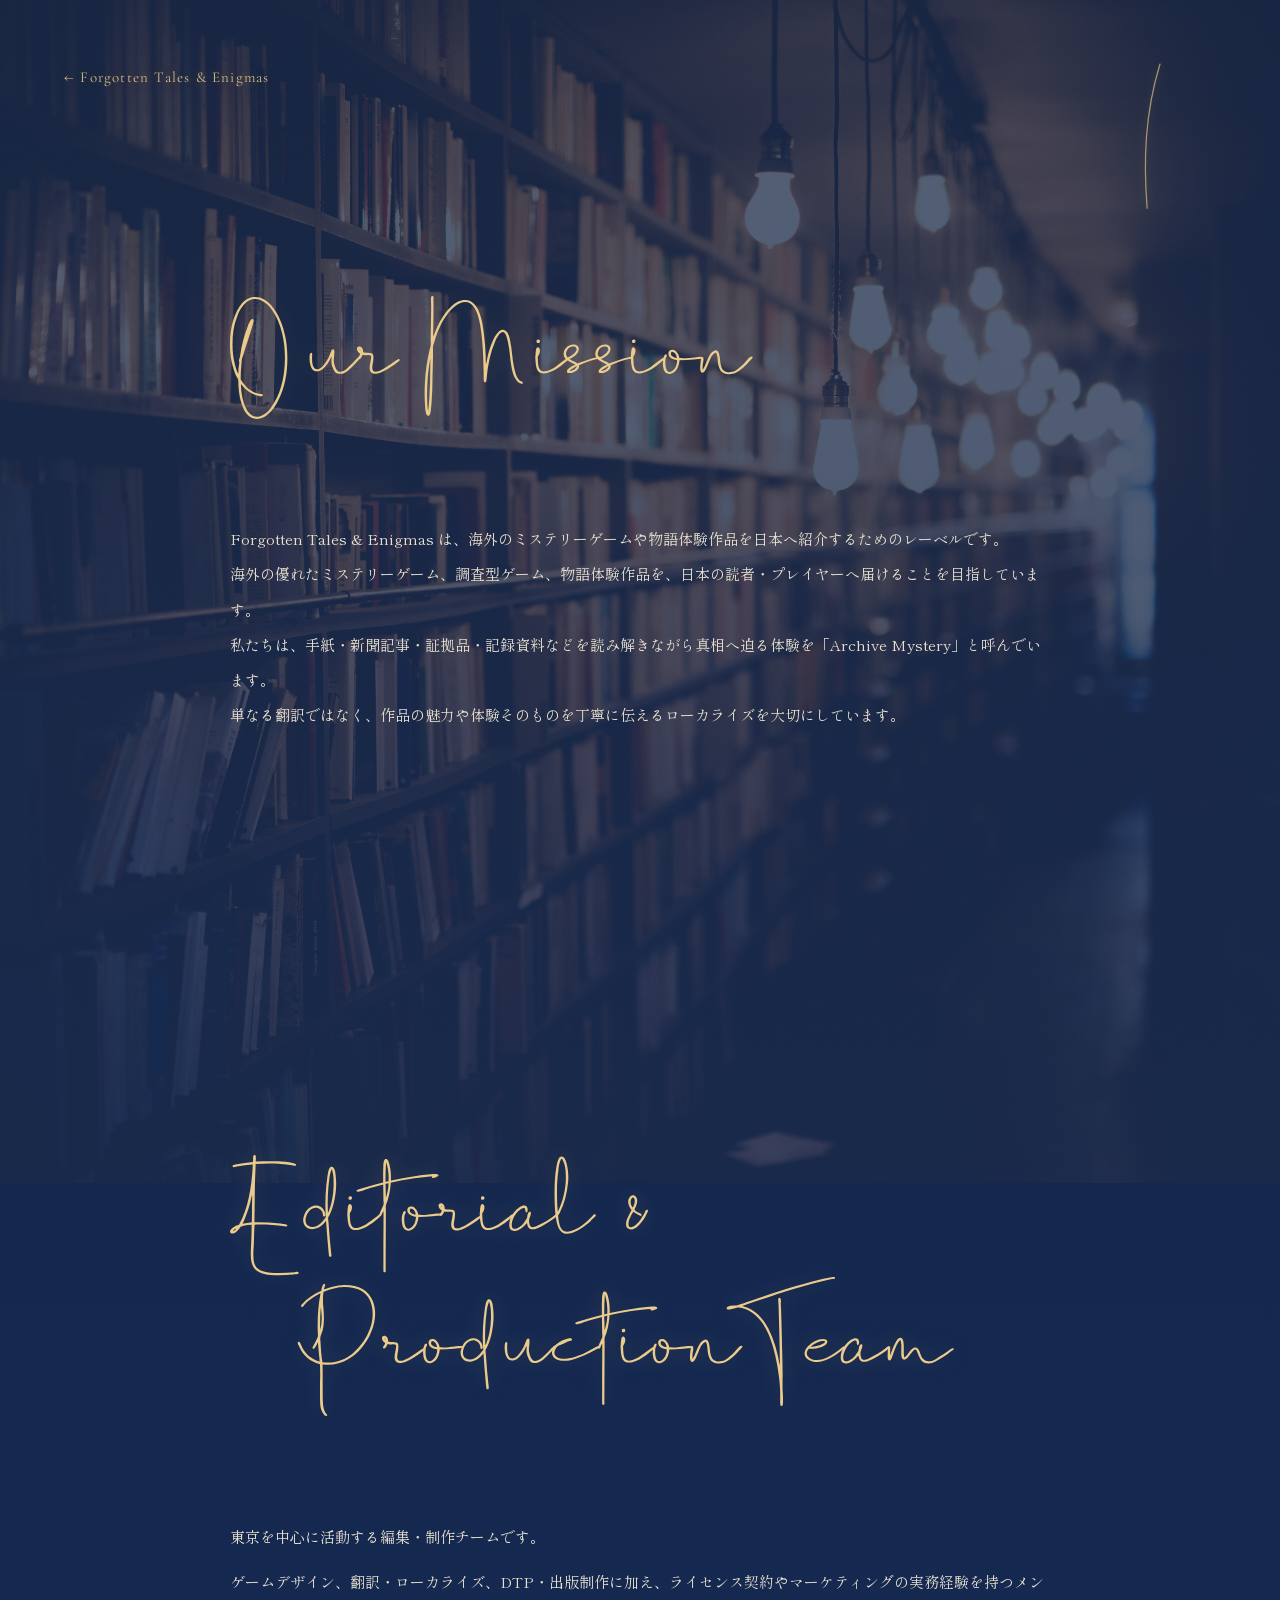
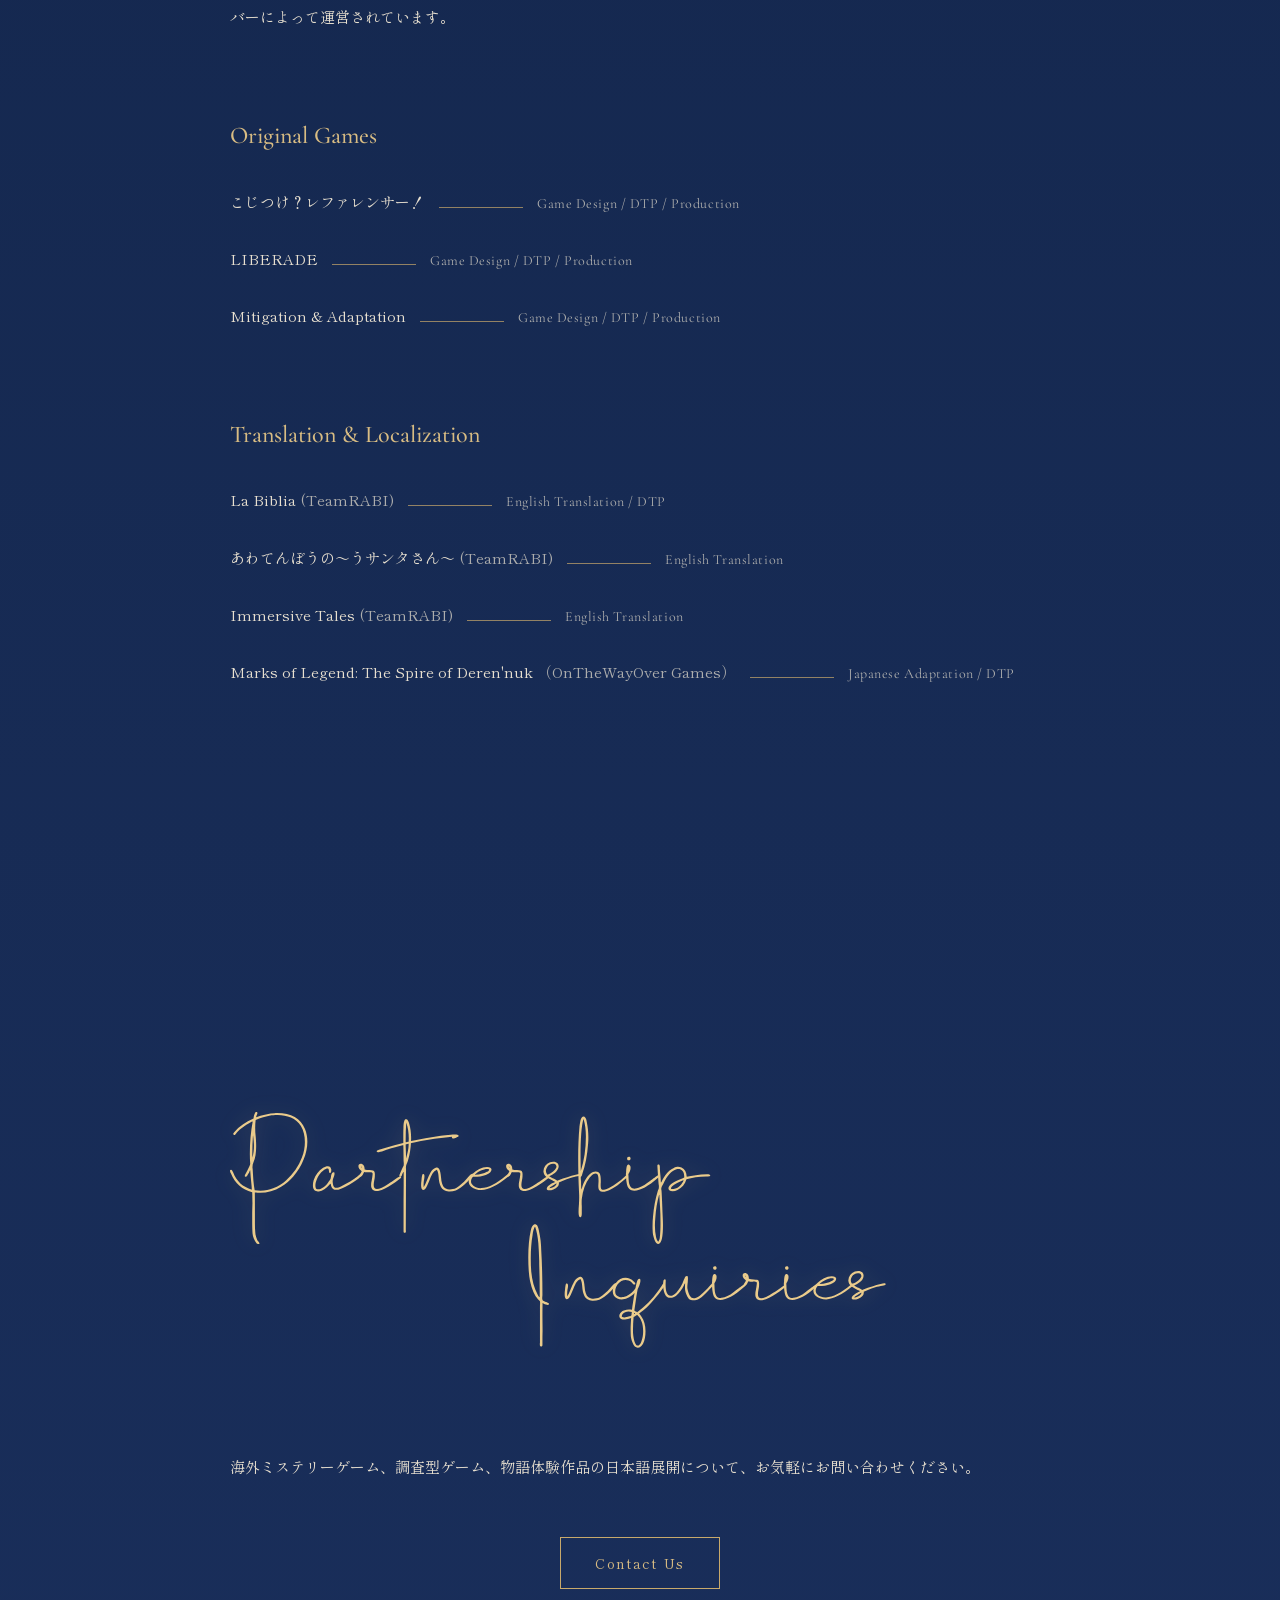
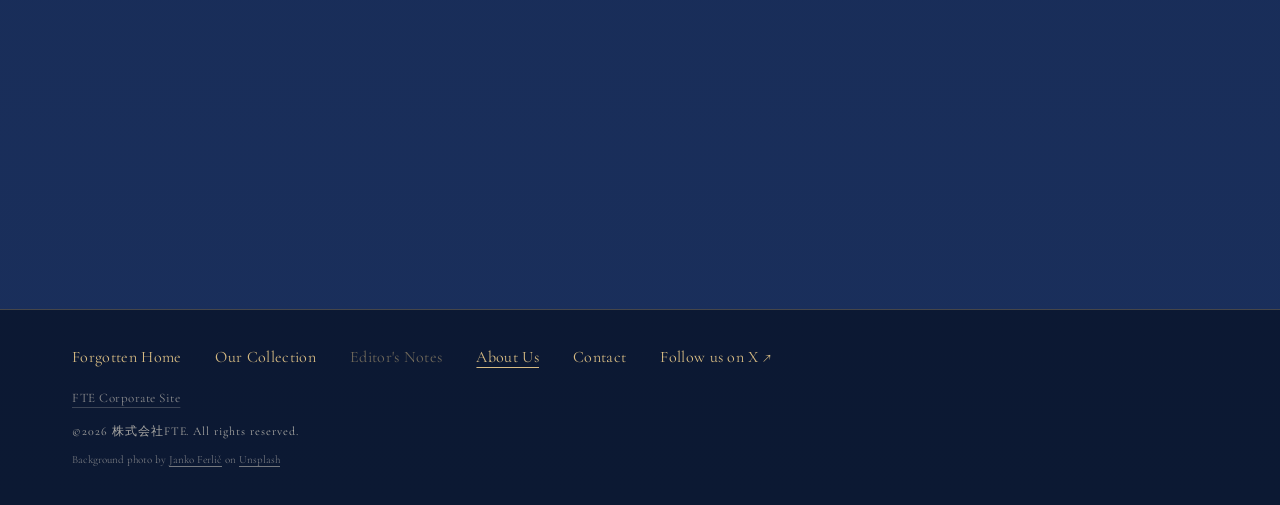
==== commit 2d6a9d81: "X" ====
--- a/forgotten-about.html
+++ b/forgotten-about.html
@@ -14,7 +14,7 @@
   <link rel="preconnect" href="https://fonts.googleapis.com" />
   <link rel="preconnect" href="https://fonts.gstatic.com" crossorigin />
   <link href="https://fonts.googleapis.com/css2?family=Cormorant+Garamond:wght@400;500;600;700&amp;family=Noto+Sans+JP:wght@400;500;700&amp;family=Shippori+Mincho+B1:wght@400;500;600;700&amp;display=swap" rel="stylesheet" />
-  <link rel="stylesheet" href="assets/styles.css?v=20260608-about-list-tight" />
+  <link rel="stylesheet" href="assets/styles.css?v=20260615-about-list-mobile" />
 </head>
 <body class="forgotten-site forgotten-about-site">
   <div class="forgotten-about-thread" aria-hidden="true">
@@ -115,6 +115,7 @@
         <span class="forgotten-footer-pending" aria-disabled="true">Editor's Notes</span>
         <a href="forgotten-about.html" aria-current="page">About Us</a>
         <a href="index.html#contact">Contact</a>
+        <a href="https://x.com/ArchiveMistery" target="_blank" rel="noopener noreferrer">Follow us on X <span aria-hidden="true">↗</span></a>
       </nav>
       <a class="forgotten-corporate-link" href="index.html#top">FTE Corporate Site</a>
       <small>©2026 株式会社FTE. All rights reserved.</small>
--- a/assets/styles.css
+++ b/assets/styles.css
@@ -2526,9 +2526,19 @@
   margin-top: clamp(150px, 20vw, 270px);
 }
 
+.forgotten-heading-title-link {
+  display: block;
+  max-width: 90vw;
+  transition: filter 0.25s ease;
+}
+
+.forgotten-about-link .forgotten-heading-title-link {
+  width: min(579px, 90vw);
+}
+
 .forgotten-about-link img {
   display: block;
-  width: min(579px, 90vw);
+  width: 100%;
   height: auto;
   filter:
     brightness(1.08)
@@ -2587,7 +2597,16 @@
   }
 
   .forgotten-about-link img {
+    width: 100%;
+  }
+
+  .forgotten-about-link .forgotten-heading-title-link {
     width: min(496px, 78vw);
+  }
+
+  .forgotten-heading-title-link:hover,
+  .forgotten-heading-title-link:focus-visible {
+    filter: brightness(1.12);
   }
 
   .forgotten-heading-action {
@@ -3452,16 +3471,22 @@
 
 @media (max-width: 560px) {
   .forgotten-about-work-list li {
-    flex-wrap: wrap;
+    display: grid;
+    grid-template-columns: auto minmax(24px, 1fr);
     gap: 4px 10px;
+    align-items: baseline;
   }
 
   .forgotten-about-work-list li::after {
-    flex: 1 1 24px;
+    grid-column: 2;
+    grid-row: 1;
+    width: 100%;
     min-width: 16px;
   }
 
   .forgotten-about-work-list small {
+    grid-column: 1 / -1;
+    grid-row: 2;
     font-size: 13px;
   }
 }
@@ -3667,7 +3692,12 @@
   }
 
   .forgotten-about-link img {
-    width: min(248px, 90vw);
+    width: 100%;
+  }
+
+  .forgotten-about-link .forgotten-heading-title-link {
+    width: min(280px, 90vw);
+    padding: 16px;
   }
 
   .forgotten-heading-action {
